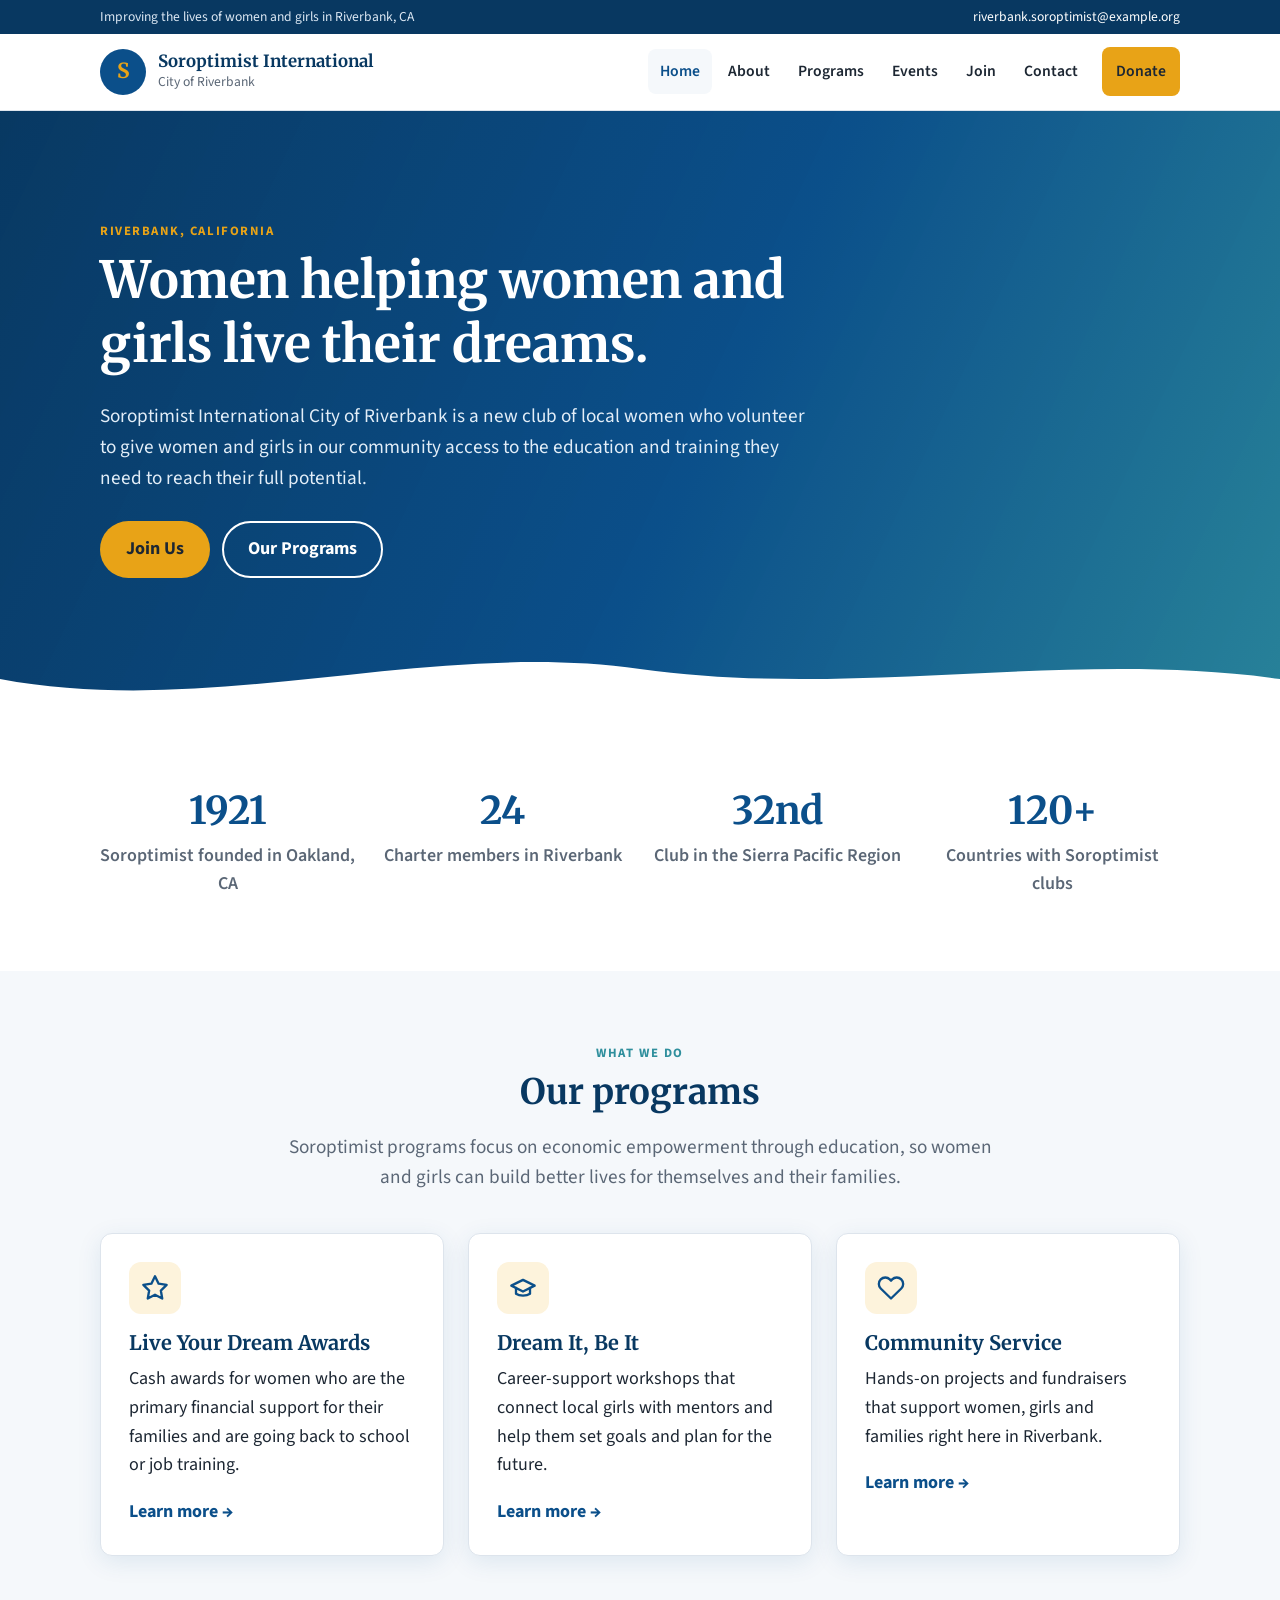
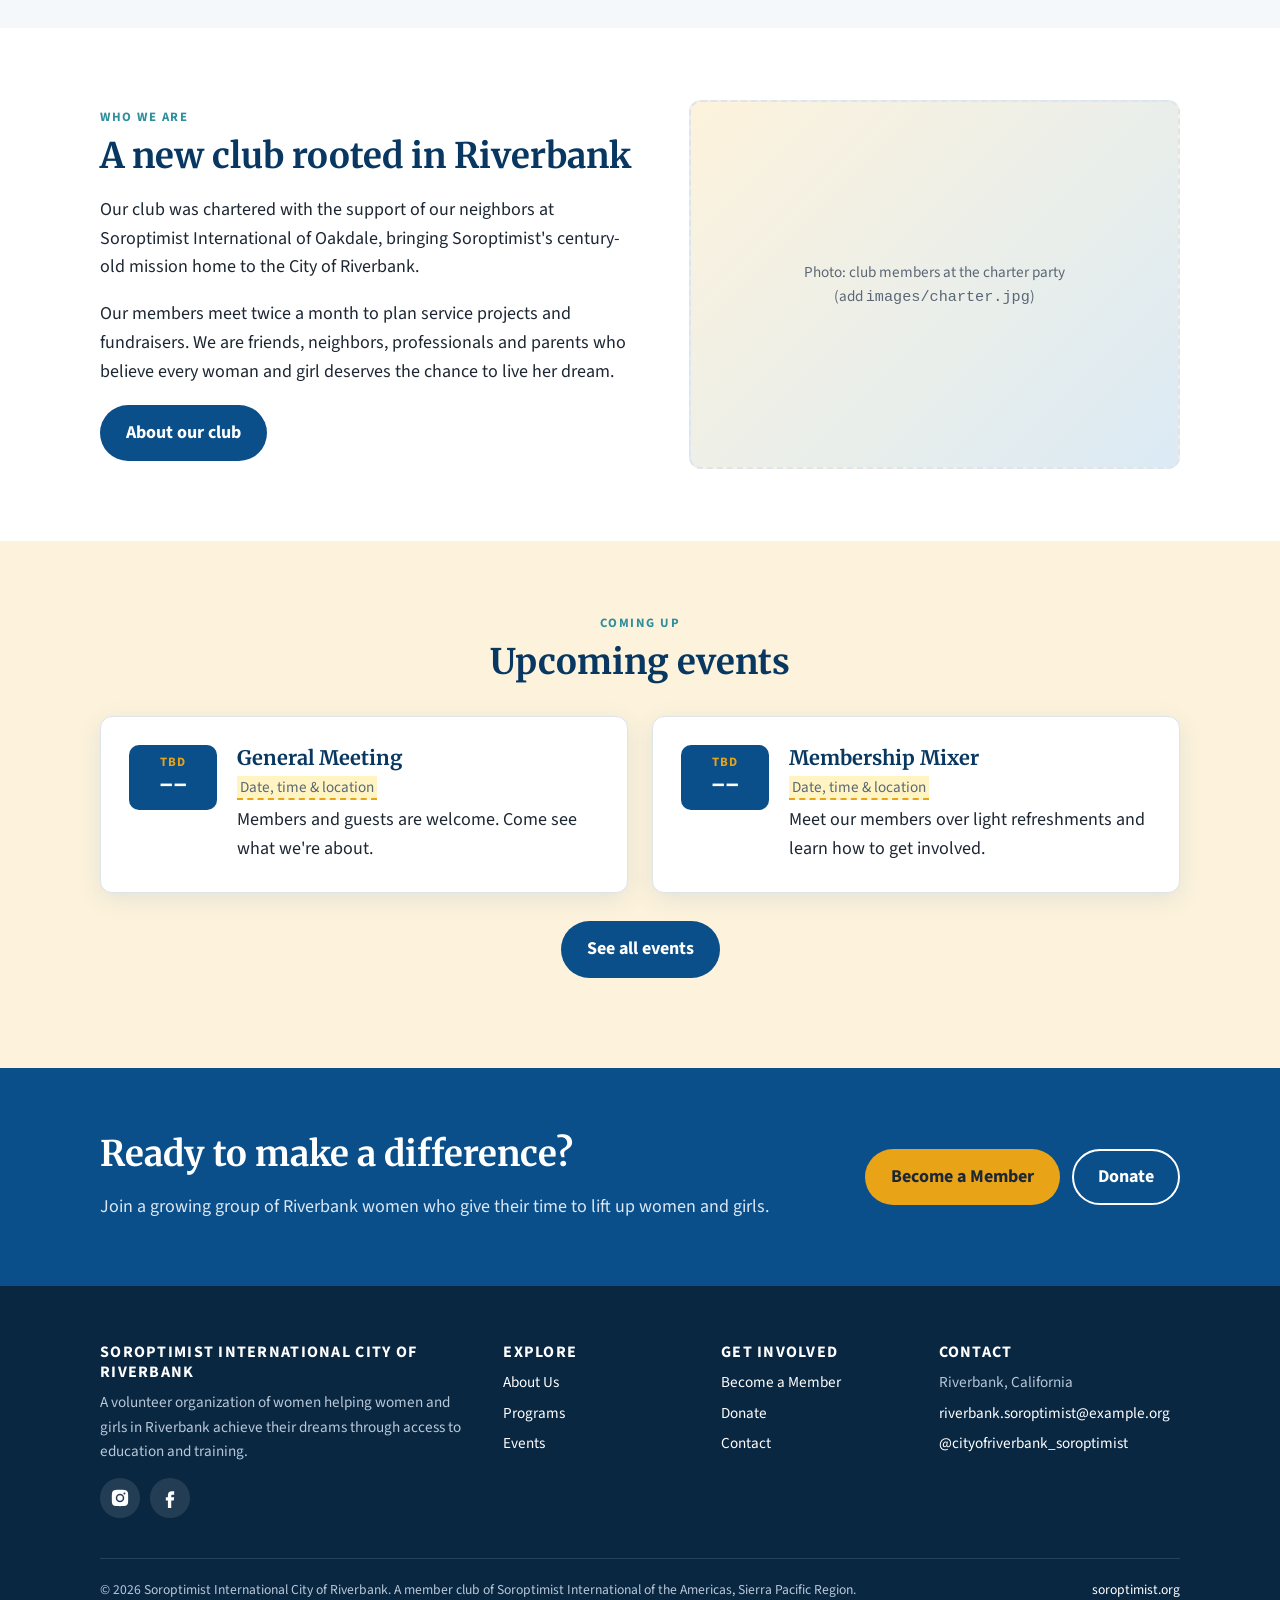
==== index.html @ 52361cae "Add Soroptimist International City of Riverbank website Static site for GitHub Pages: home, about, p" ====
<!doctype html>
<html lang="en">
<head>
  <meta charset="utf-8">
  <meta name="viewport" content="width=device-width, initial-scale=1">
  <title>Soroptimist International City of Riverbank</title>
  <meta name="description" content="Soroptimist International City of Riverbank: volunteers improving the lives of women and girls in Riverbank, California.">
  <link rel="icon" href="images/favicon.svg" type="image/svg+xml">
  <link rel="preconnect" href="https://fonts.googleapis.com">
  <link rel="preconnect" href="https://fonts.gstatic.com" crossorigin>
  <link href="https://fonts.googleapis.com/css2?family=Merriweather:wght@700&family=Source+Sans+3:wght@400;600;700&display=swap" rel="stylesheet">
  <link rel="stylesheet" href="css/styles.css">
  <script src="js/main.js" defer></script>
</head>
<body>
  <a class="skip" href="#main">Skip to content</a>
  <div class="topbar">
    <div class="container">
      <span>Improving the lives of women and girls in Riverbank, CA</span>
      <span><a href="mailto:riverbank.soroptimist@example.org">riverbank.soroptimist@example.org</a></span>
    </div>
  </div>
  <header class="site-header">
    <div class="container">
      <a class="brand" href="index.html">
        <span class="brand-mark" aria-hidden="true">S</span>
        <span class="brand-text"><strong>Soroptimist International</strong><span>City of Riverbank</span></span>
      </a>
      <button class="nav-toggle" aria-expanded="false" aria-controls="site-nav">Menu</button>
      <nav class="nav" id="site-nav" aria-label="Main">
        <ul>
          <li><a href="index.html">Home</a></li>
          <li><a href="about.html">About</a></li>
          <li><a href="programs.html">Programs</a></li>
          <li><a href="events.html">Events</a></li>
          <li><a href="join.html">Join</a></li>
          <li><a href="contact.html">Contact</a></li>
          <li><a class="btn btn-gold" href="donate.html">Donate</a></li>
        </ul>
      </nav>
    </div>
  </header>

  <main id="main">
    <section class="hero">
      <div class="container">
        <p class="eyebrow" style="color:var(--gold)">Riverbank, California</p>
        <h1>Women helping women and girls live their dreams.</h1>
        <p class="lead">Soroptimist International City of Riverbank is a new club of local women who volunteer to give women and girls in our community access to the education and training they need to reach their full potential.</p>
        <div class="btn-row">
          <a class="btn btn-gold" href="join.html">Join Us</a>
          <a class="btn btn-outline" href="programs.html">Our Programs</a>
        </div>
      </div>
      <svg class="hero-wave" viewBox="0 0 1440 70" preserveAspectRatio="none" aria-hidden="true"><path fill="#ffffff" d="M0,40 C240,80 480,0 720,30 C960,60 1200,10 1440,40 L1440,70 L0,70 Z"/></svg>
    </section>

    <section class="section">
      <div class="container">
        <div class="stats">
          <div class="stat"><strong>1921</strong><span>Soroptimist founded in Oakland, CA</span></div>
          <div class="stat"><strong>24</strong><span>Charter members in Riverbank</span></div>
          <div class="stat"><strong>32nd</strong><span>Club in the Sierra Pacific Region</span></div>
          <div class="stat"><strong>120+</strong><span>Countries with Soroptimist clubs</span></div>
        </div>
      </div>
    </section>

    <section class="section alt">
      <div class="container">
        <div class="center">
          <p class="eyebrow">What we do</p>
          <h2>Our programs</h2>
          <p class="lead">Soroptimist programs focus on economic empowerment through education, so women and girls can build better lives for themselves and their families.</p>
        </div>
        <div class="grid grid-3" style="margin-top:40px">
          <div class="card">
            <div class="icon"><svg viewBox="0 0 24 24" fill="none" stroke="currentColor" stroke-width="2" stroke-linecap="round" stroke-linejoin="round"><path d="M12 2l3.1 6.3 6.9 1-5 4.9 1.2 6.8L12 17.8 5.8 21l1.2-6.8-5-4.9 6.9-1z"/></svg></div>
            <h3>Live Your Dream Awards</h3>
            <p>Cash awards for women who are the primary financial support for their families and are going back to school or job training.</p>
            <a class="card-link" href="programs.html#lyd">Learn more</a>
          </div>
          <div class="card">
            <div class="icon"><svg viewBox="0 0 24 24" fill="none" stroke="currentColor" stroke-width="2" stroke-linecap="round" stroke-linejoin="round"><path d="M22 10L12 5 2 10l10 5 10-5z"/><path d="M6 12v5c3 2 9 2 12 0v-5"/></svg></div>
            <h3>Dream It, Be It</h3>
            <p>Career-support workshops that connect local girls with mentors and help them set goals and plan for the future.</p>
            <a class="card-link" href="programs.html#dibi">Learn more</a>
          </div>
          <div class="card">
            <div class="icon"><svg viewBox="0 0 24 24" fill="none" stroke="currentColor" stroke-width="2" stroke-linecap="round" stroke-linejoin="round"><path d="M20.8 4.6a5.5 5.5 0 0 0-7.8 0L12 5.7l-1-1.1a5.5 5.5 0 0 0-7.8 7.8L12 21l8.8-8.6a5.5 5.5 0 0 0 0-7.8z"/></svg></div>
            <h3>Community Service</h3>
            <p>Hands-on projects and fundraisers that support women, girls and families right here in Riverbank.</p>
            <a class="card-link" href="programs.html#community">Learn more</a>
          </div>
        </div>
      </div>
    </section>

    <section class="section">
      <div class="container split">
        <div>
          <p class="eyebrow">Who we are</p>
          <h2>A new club rooted in Riverbank</h2>
          <p>Our club was chartered with the support of our neighbors at Soroptimist International of Oakdale, bringing Soroptimist's century-old mission home to the City of Riverbank.</p>
          <p>Our members meet twice a month to plan service projects and fundraisers. We are friends, neighbors, professionals and parents who believe every woman and girl deserves the chance to live her dream.</p>
          <a class="btn btn-blue" href="about.html">About our club</a>
        </div>
        <div class="photo"><span>Photo: club members at the charter party<br>(add <code>images/charter.jpg</code>)</span></div>
      </div>
    </section>

    <section class="section gold">
      <div class="container">
        <div class="center">
          <p class="eyebrow">Coming up</p>
          <h2>Upcoming events</h2>
        </div>
        <div class="grid grid-2" style="margin-top:32px">
          <div class="card event">
            <div class="event-date"><span class="m">TBD</span><span class="d">--</span></div>
            <div><h3>General Meeting</h3><p class="meta"><span class="todo">Date, time &amp; location</span></p><p>Members and guests are welcome. Come see what we're about.</p></div>
          </div>
          <div class="card event">
            <div class="event-date"><span class="m">TBD</span><span class="d">--</span></div>
            <div><h3>Membership Mixer</h3><p class="meta"><span class="todo">Date, time &amp; location</span></p><p>Meet our members over light refreshments and learn how to get involved.</p></div>
          </div>
        </div>
        <p class="center" style="margin-top:28px"><a class="btn btn-blue" href="events.html">See all events</a></p>
      </div>
    </section>

    <section class="cta-band">
      <div class="container">
        <div>
          <h2>Ready to make a difference?</h2>
          <p>Join a growing group of Riverbank women who give their time to lift up women and girls.</p>
        </div>
        <div class="btn-row">
          <a class="btn btn-gold" href="join.html">Become a Member</a>
          <a class="btn btn-outline" href="donate.html">Donate</a>
        </div>
      </div>
    </section>
  </main>

  <footer class="site-footer">
    <div class="container">
      <div class="footer-grid">
        <div>
          <h3>Soroptimist International City of Riverbank</h3>
          <p>A volunteer organization of women helping women and girls in Riverbank achieve their dreams through access to education and training.</p>
          <div class="social">
            <a href="https://www.instagram.com/cityofriverbank_soroptimist/" aria-label="Instagram" rel="noopener" target="_blank"><svg viewBox="0 0 24 24"><path d="M12 2.2c3.2 0 3.6 0 4.8.1 3.3.1 4.8 1.7 4.9 4.9.1 1.3.1 1.6.1 4.8s0 3.6-.1 4.8c-.1 3.2-1.7 4.8-4.9 4.9-1.3.1-1.6.1-4.8.1s-3.6 0-4.8-.1c-3.3-.1-4.8-1.7-4.9-4.9C2.2 15.6 2.2 15.2 2.2 12s0-3.6.1-4.8C2.4 3.9 3.9 2.4 7.2 2.3 8.4 2.2 8.8 2.2 12 2.2zm0 4.7a5.1 5.1 0 1 0 0 10.2 5.1 5.1 0 0 0 0-10.2zm0 8.4a3.3 3.3 0 1 1 0-6.6 3.3 3.3 0 0 1 0 6.6zm5.3-9.8a1.2 1.2 0 1 0 0 2.4 1.2 1.2 0 0 0 0-2.4z"/></svg></a>
            <a href="#" aria-label="Facebook (link coming soon)"><svg viewBox="0 0 24 24"><path d="M14 8h3V4h-3c-2.8 0-4.5 1.8-4.5 4.6V11H7v4h2.5v9h4v-9h3l.5-4h-3.5V8.9c0-.6.4-.9 1-.9z"/></svg></a>
          </div>
        </div>
        <div>
          <h3>Explore</h3>
          <ul>
            <li><a href="about.html">About Us</a></li>
            <li><a href="programs.html">Programs</a></li>
            <li><a href="events.html">Events</a></li>
          </ul>
        </div>
        <div>
          <h3>Get Involved</h3>
          <ul>
            <li><a href="join.html">Become a Member</a></li>
            <li><a href="donate.html">Donate</a></li>
            <li><a href="contact.html">Contact</a></li>
          </ul>
        </div>
        <div>
          <h3>Contact</h3>
          <ul>
            <li>Riverbank, California</li>
            <li><a href="mailto:riverbank.soroptimist@example.org">riverbank.soroptimist@example.org</a></li>
            <li><a href="https://www.instagram.com/cityofriverbank_soroptimist/" rel="noopener" target="_blank">@cityofriverbank_soroptimist</a></li>
          </ul>
        </div>
      </div>
      <div class="footer-bottom">
        <span>&copy; <span data-year>2026</span> Soroptimist International City of Riverbank. A member club of Soroptimist International of the Americas, Sierra Pacific Region.</span>
        <span><a href="https://www.soroptimist.org" rel="noopener" target="_blank">soroptimist.org</a></span>
      </div>
    </div>
  </footer>
</body>
</html>
---- css/styles.css ----
/* Soroptimist International City of Riverbank — site styles */
:root {
  --blue: #0b4f8a;
  --blue-dark: #083861;
  --gold: #e8a317;
  --gold-soft: #fdf3dc;
  --river: #2f8f9d;
  --ink: #1d2733;
  --muted: #5b6776;
  --bg: #ffffff;
  --bg-alt: #f5f8fb;
  --line: #dde4ec;
  --radius: 12px;
  --max: 1120px;
  --shadow: 0 6px 24px rgba(11, 79, 138, 0.10);
}

* { box-sizing: border-box; }
html { scroll-behavior: smooth; }
body {
  margin: 0;
  font-family: "Source Sans 3", "Segoe UI", system-ui, -apple-system, sans-serif;
  font-size: 18px;
  line-height: 1.6;
  color: var(--ink);
  background: var(--bg);
}
img { max-width: 100%; display: block; }
a { color: var(--blue); }
a:hover { color: var(--blue-dark); }
h1, h2, h3 { font-family: "Merriweather", Georgia, serif; line-height: 1.25; color: var(--blue-dark); margin: 0 0 .5em; }
h1 { font-size: clamp(2rem, 5vw, 3.2rem); }
h2 { font-size: clamp(1.6rem, 3.5vw, 2.2rem); }
h3 { font-size: 1.25rem; }
p { margin: 0 0 1em; }

.container { max-width: var(--max); margin: 0 auto; padding: 0 20px; }
.section { padding: 72px 0; }
.section.alt { background: var(--bg-alt); }
.section.gold { background: var(--gold-soft); }
.eyebrow { text-transform: uppercase; letter-spacing: .12em; font-size: .8rem; font-weight: 700; color: var(--river); margin-bottom: .5em; }
.lead { font-size: 1.2rem; color: var(--muted); max-width: 720px; }
.center { text-align: center; }
.center .lead { margin-left: auto; margin-right: auto; }

/* Placeholder text the club still needs to fill in */
.todo { background: #fff4c2; border-bottom: 2px dashed var(--gold); padding: 0 .2em; }

.skip { position: absolute; left: -999px; top: 0; background: var(--blue); color: #fff; padding: 8px 14px; z-index: 100; }
.skip:focus { left: 8px; top: 8px; }

.topbar { background: var(--blue-dark); color: #dbe7f3; font-size: .85rem; }
.topbar .container { display: flex; justify-content: space-between; gap: 12px; padding-top: 6px; padding-bottom: 6px; flex-wrap: wrap; }
.topbar a { color: #fff; text-decoration: none; }

.site-header { position: sticky; top: 0; z-index: 50; background: #fff; border-bottom: 1px solid var(--line); }
.site-header .container { display: flex; align-items: center; justify-content: space-between; min-height: 76px; gap: 16px; position: relative; }
.brand { display: flex; align-items: center; gap: 12px; text-decoration: none; color: var(--blue-dark); }
.brand-mark {
  width: 46px; height: 46px; border-radius: 50%;
  background: var(--blue); color: var(--gold);
  display: grid; place-items: center;
  font-family: "Merriweather", Georgia, serif; font-weight: 700; font-size: 1.3rem;
  flex-shrink: 0;
}
.brand-text { line-height: 1.15; }
.brand-text strong { display: block; font-family: "Merriweather", Georgia, serif; font-size: 1.05rem; }
.brand-text span { font-size: .85rem; color: var(--muted); }

.nav ul { list-style: none; margin: 0; padding: 0; display: flex; gap: 4px; align-items: center; }
.nav a { display: block; padding: 10px 12px; border-radius: 8px; text-decoration: none; color: var(--ink); font-weight: 600; font-size: .98rem; }
.nav a:hover, .nav a[aria-current="page"] { color: var(--blue); background: var(--bg-alt); }
.nav .btn { margin-left: 8px; }
.nav-toggle { display: none; background: none; border: 1px solid var(--line); border-radius: 8px; padding: 8px 12px; font: inherit; font-weight: 600; cursor: pointer; color: var(--ink); }

@media (max-width: 920px) {
  .nav-toggle { display: block; }
  .nav { position: absolute; top: 100%; left: 0; right: 0; background: #fff; border-bottom: 1px solid var(--line); display: none; }
  .nav.open { display: block; }
  .nav ul { flex-direction: column; align-items: stretch; padding: 8px 20px 20px; }
  .nav .btn { margin: 8px 0 0; text-align: center; }
}

.btn {
  display: inline-block; padding: 12px 24px; border-radius: 999px;
  text-decoration: none; border: 2px solid transparent;
  transition: transform .15s ease, background .15s ease;
  cursor: pointer; font: inherit; font-weight: 700;
}
.btn:hover { transform: translateY(-1px); }
.btn-gold { background: var(--gold); color: var(--ink) !important; }
.btn-gold:hover { background: #d6940f; }
.btn-blue { background: var(--blue); color: #fff !important; }
.btn-blue:hover { background: var(--blue-dark); }
.btn-outline { border-color: #fff; color: #fff !important; }
.btn-outline:hover { background: rgba(255,255,255,.12); }
.btn-row { display: flex; flex-wrap: wrap; gap: 12px; }

.hero {
  position: relative; color: #fff;
  background: linear-gradient(115deg, rgba(8,56,97,.96) 0%, rgba(11,79,138,.88) 55%, rgba(47,143,157,.8) 100%), var(--blue);
  padding: 110px 0 130px; overflow: hidden;
}
.hero h1 { color: #fff; max-width: 760px; }
.hero .lead { color: #e3eef8; }
.hero .btn-row { margin-top: 28px; }
.hero-wave { position: absolute; bottom: -1px; left: 0; width: 100%; height: 70px; }
.page-hero { background: linear-gradient(115deg, var(--blue-dark), var(--blue) 60%, var(--river)); color: #fff; padding: 72px 0; }
.page-hero h1 { color: #fff; margin: 0; }
.page-hero p { color: #e3eef8; margin: .5em 0 0; max-width: 680px; font-size: 1.15rem; }

.grid { display: grid; gap: 24px; }
.grid-2 { grid-template-columns: repeat(auto-fit, minmax(300px, 1fr)); }
.grid-3 { grid-template-columns: repeat(auto-fit, minmax(260px, 1fr)); }
.grid-4 { grid-template-columns: repeat(auto-fit, minmax(220px, 1fr)); }
@media (max-width: 360px) { .grid-2, .grid-3 { grid-template-columns: 1fr; } }
.card { background: #fff; border: 1px solid var(--line); border-radius: var(--radius); padding: 28px; box-shadow: var(--shadow); }
.card .icon { width: 52px; height: 52px; border-radius: 12px; background: var(--gold-soft); color: var(--blue); display: grid; place-items: center; margin-bottom: 16px; }
.card .icon svg { width: 28px; height: 28px; }
.card p:last-child { margin-bottom: 0; }
.card-link { font-weight: 700; text-decoration: none; }
.card-link::after { content: " →"; }

.split { display: grid; grid-template-columns: 1.1fr 1fr; gap: 48px; align-items: center; }
@media (max-width: 820px) { .split { grid-template-columns: 1fr; } }
.photo {
  aspect-ratio: 4 / 3; border-radius: var(--radius);
  background: linear-gradient(135deg, var(--gold-soft), #dbeaf5);
  display: grid; place-items: center; color: var(--muted); text-align: center; padding: 20px;
  border: 2px dashed var(--line); font-size: .95rem;
}

.stats { display: grid; grid-template-columns: repeat(auto-fit, minmax(180px, 1fr)); gap: 20px; text-align: center; }
.stat strong { display: block; font-family: "Merriweather", Georgia, serif; font-size: 2.4rem; color: var(--blue); }
.stat span { color: var(--muted); font-weight: 600; }

.event { display: grid; grid-template-columns: 88px 1fr; gap: 20px; align-items: start; }
.event-date { background: var(--blue); color: #fff; border-radius: 10px; text-align: center; padding: 10px 6px; line-height: 1.1; }
.event-date .m { display: block; text-transform: uppercase; font-size: .8rem; letter-spacing: .1em; color: var(--gold); font-weight: 700; }
.event-date .d { display: block; font-size: 1.8rem; font-weight: 700; font-family: "Merriweather", Georgia, serif; }
.event h3 { margin-bottom: .25em; }
.event .meta { color: var(--muted); font-size: .95rem; margin-bottom: .5em; }
@media (max-width: 480px) { .event { grid-template-columns: 1fr; } .event-date { width: 88px; } }

.cta-band { background: var(--blue); color: #fff; padding: 64px 0; }
.cta-band h2 { color: #fff; }
.cta-band p { color: #dbe7f3; margin: 0; }
.cta-band .container { display: flex; justify-content: space-between; align-items: center; gap: 32px; flex-wrap: wrap; }

.check { list-style: none; padding: 0; margin: 0 0 1em; }
.check li { padding-left: 32px; position: relative; margin-bottom: .6em; }
.check li::before { content: ""; position: absolute; left: 0; top: .35em; width: 20px; height: 20px; border-radius: 50%; background: var(--gold) url("data:image/svg+xml,%3Csvg xmlns='http://www.w3.org/2000/svg' viewBox='0 0 24 24' fill='none' stroke='%23083861' stroke-width='3'%3E%3Cpath d='M5 12l5 5L20 7'/%3E%3C/svg%3E") center/14px no-repeat; }

details { background: #fff; border: 1px solid var(--line); border-radius: 10px; padding: 16px 20px; margin-bottom: 12px; }
summary { font-weight: 700; cursor: pointer; color: var(--blue-dark); }
details[open] summary { margin-bottom: 8px; }

form .field { margin-bottom: 16px; }
label { display: block; font-weight: 600; margin-bottom: 6px; }
input, select, textarea { width: 100%; padding: 12px 14px; border: 1px solid var(--line); border-radius: 8px; font: inherit; background: #fff; color: var(--ink); }
input:focus, select:focus, textarea:focus { outline: 3px solid rgba(232,163,23,.4); border-color: var(--gold); }
textarea { min-height: 140px; resize: vertical; }
.form-note { font-size: .9rem; color: var(--muted); }

.amounts { display: flex; gap: 10px; flex-wrap: wrap; margin-bottom: 16px; }
.amounts button { flex: 1 1 80px; padding: 14px; border: 2px solid var(--line); background: #fff; border-radius: 10px; font: inherit; font-weight: 700; cursor: pointer; color: var(--blue-dark); }
.amounts button.active, .amounts button:hover { border-color: var(--gold); background: var(--gold-soft); }

.site-footer { background: #0a2742; color: #b9c8d8; padding: 56px 0 24px; font-size: .95rem; }
.site-footer h3 { color: #fff; font-size: 1rem; font-family: inherit; text-transform: uppercase; letter-spacing: .08em; }
.site-footer a { color: #fff; text-decoration: none; }
.site-footer a:hover { text-decoration: underline; }
.site-footer ul { list-style: none; padding: 0; margin: 0; }
.site-footer li { margin-bottom: 6px; }
.footer-grid { display: grid; grid-template-columns: 2fr 1fr 1fr 1.3fr; gap: 32px; }
@media (max-width: 820px) { .footer-grid { grid-template-columns: 1fr 1fr; } }
@media (max-width: 520px) { .footer-grid { grid-template-columns: 1fr; } }
.footer-bottom { border-top: 1px solid rgba(255,255,255,.12); margin-top: 40px; padding-top: 20px; display: flex; justify-content: space-between; flex-wrap: wrap; gap: 12px; font-size: .85rem; }
.social { display: flex; gap: 10px; margin-top: 12px; }
.social a { width: 40px; height: 40px; border-radius: 50%; background: rgba(255,255,255,.1); display: grid; place-items: center; }
.social svg { width: 20px; height: 20px; fill: #fff; }
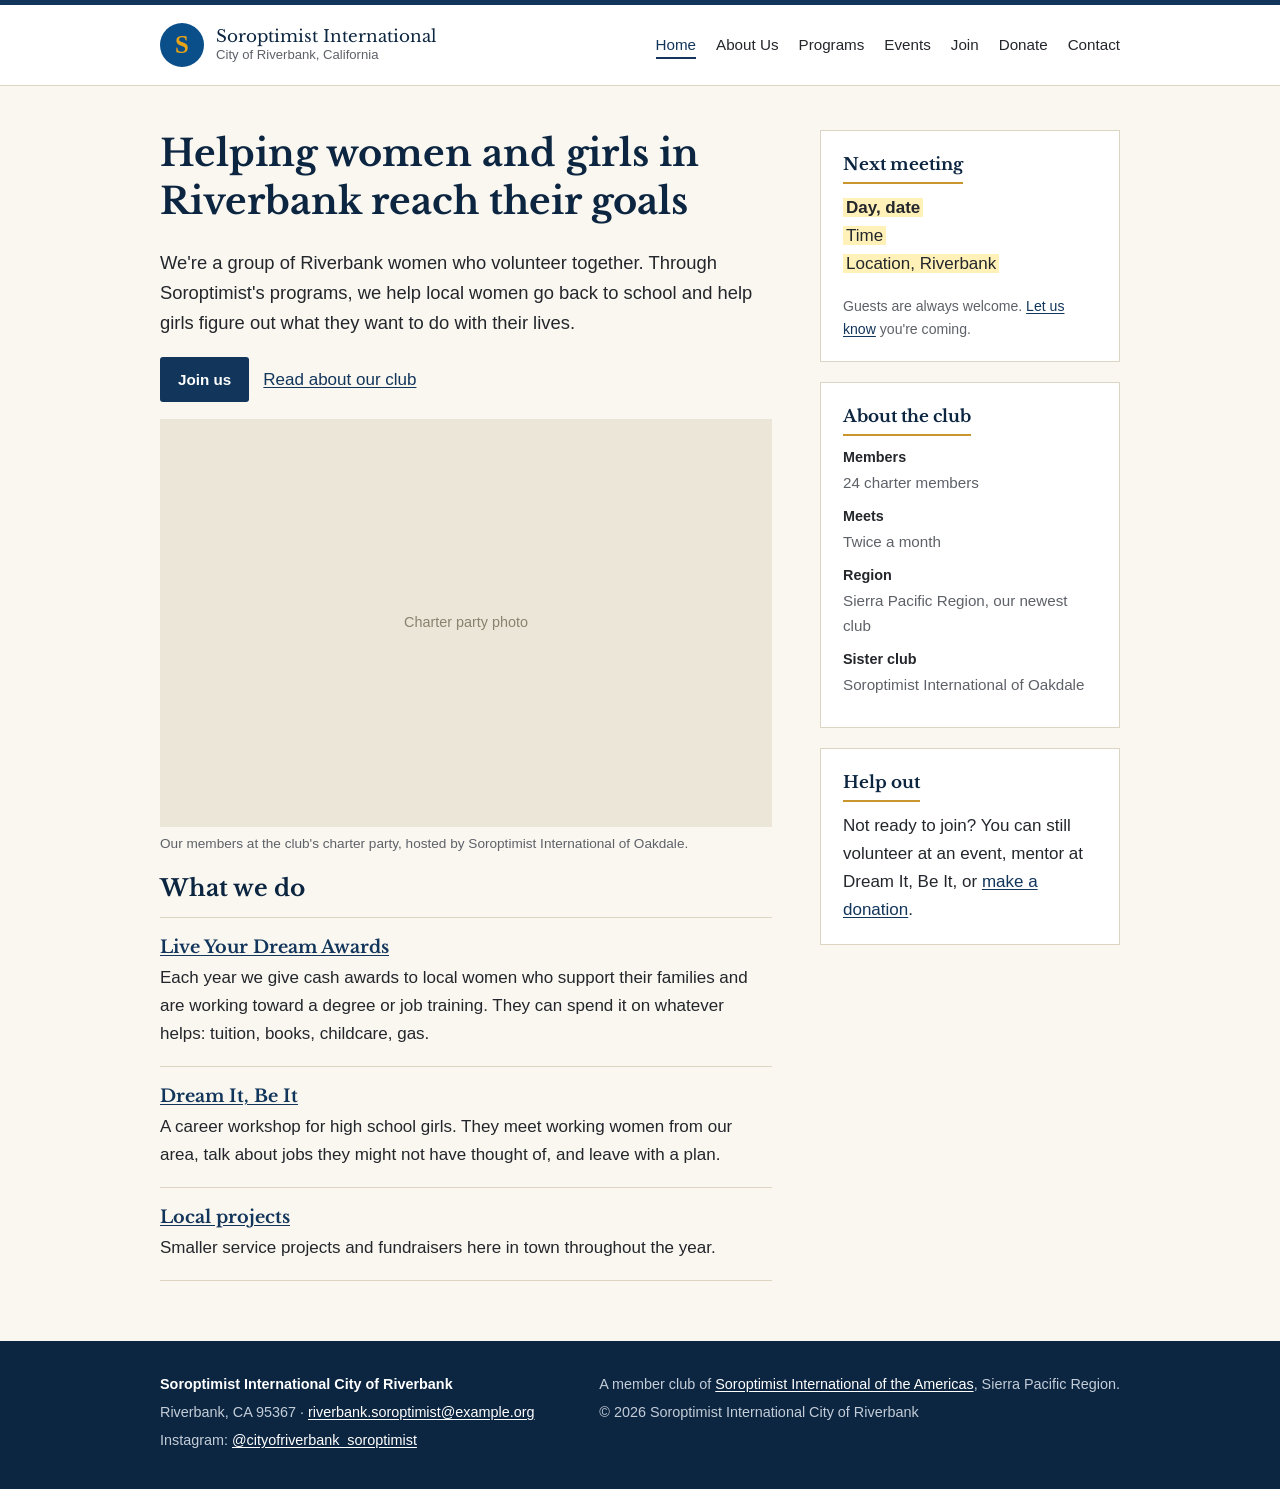
==== commit 31c52329: "Redesign with a plainer, community-club look Drop the gradient hero, wave, icon cards, stat counters" ====
--- a/index.html
+++ b/index.html
@@ -4,184 +4,103 @@
   <meta charset="utf-8">
   <meta name="viewport" content="width=device-width, initial-scale=1">
   <title>Soroptimist International City of Riverbank</title>
-  <meta name="description" content="Soroptimist International City of Riverbank: volunteers improving the lives of women and girls in Riverbank, California.">
+  <meta name="description" content="Soroptimist International City of Riverbank: local volunteers helping women and girls in Riverbank, California.">
   <link rel="icon" href="images/favicon.svg" type="image/svg+xml">
   <link rel="preconnect" href="https://fonts.googleapis.com">
   <link rel="preconnect" href="https://fonts.gstatic.com" crossorigin>
-  <link href="https://fonts.googleapis.com/css2?family=Merriweather:wght@700&family=Source+Sans+3:wght@400;600;700&display=swap" rel="stylesheet">
+  <link href="https://fonts.googleapis.com/css2?family=Libre+Baskerville:wght@700&display=swap" rel="stylesheet">
   <link rel="stylesheet" href="css/styles.css">
   <script src="js/main.js" defer></script>
 </head>
 <body>
   <a class="skip" href="#main">Skip to content</a>
-  <div class="topbar">
-    <div class="container">
-      <span>Improving the lives of women and girls in Riverbank, CA</span>
-      <span><a href="mailto:riverbank.soroptimist@example.org">riverbank.soroptimist@example.org</a></span>
-    </div>
-  </div>
   <header class="site-header">
-    <div class="container">
+    <div class="wrap">
       <a class="brand" href="index.html">
-        <span class="brand-mark" aria-hidden="true">S</span>
-        <span class="brand-text"><strong>Soroptimist International</strong><span>City of Riverbank</span></span>
+        <img src="images/favicon.svg" alt="">
+        <span>Soroptimist International<small>City of Riverbank, California</small></span>
       </a>
       <button class="nav-toggle" aria-expanded="false" aria-controls="site-nav">Menu</button>
       <nav class="nav" id="site-nav" aria-label="Main">
         <ul>
           <li><a href="index.html">Home</a></li>
-          <li><a href="about.html">About</a></li>
+          <li><a href="about.html">About Us</a></li>
           <li><a href="programs.html">Programs</a></li>
           <li><a href="events.html">Events</a></li>
           <li><a href="join.html">Join</a></li>
+          <li><a href="donate.html">Donate</a></li>
           <li><a href="contact.html">Contact</a></li>
-          <li><a class="btn btn-gold" href="donate.html">Donate</a></li>
         </ul>
       </nav>
     </div>
   </header>
 
   <main id="main">
-    <section class="hero">
-      <div class="container">
-        <p class="eyebrow" style="color:var(--gold)">Riverbank, California</p>
-        <h1>Women helping women and girls live their dreams.</h1>
-        <p class="lead">Soroptimist International City of Riverbank is a new club of local women who volunteer to give women and girls in our community access to the education and training they need to reach their full potential.</p>
-        <div class="btn-row">
-          <a class="btn btn-gold" href="join.html">Join Us</a>
-          <a class="btn btn-outline" href="programs.html">Our Programs</a>
+    <div class="wrap">
+      <div class="cols">
+        <div>
+          <div class="intro">
+            <h1>Helping women and girls in Riverbank reach their goals</h1>
+            <p class="big">We're a group of Riverbank women who volunteer together. Through Soroptimist's programs, we help local women go back to school and help girls figure out what they want to do with their lives.</p>
+            <p><a class="button" href="join.html">Join us</a> &nbsp; <a href="about.html">Read about our club</a></p>
+          </div>
+
+          <figure>
+            <div class="photo-slot">Charter party photo</div>
+            <figcaption>Our members at the club's charter party, hosted by Soroptimist International of Oakdale.</figcaption>
+          </figure>
+
+          <section>
+            <h2>What we do</h2>
+            <div class="program">
+              <h3><a href="programs.html#lyd">Live Your Dream Awards</a></h3>
+              <p>Each year we give cash awards to local women who support their families and are working toward a degree or job training. They can spend it on whatever helps: tuition, books, childcare, gas.</p>
+            </div>
+            <div class="program">
+              <h3><a href="programs.html#dibi">Dream It, Be It</a></h3>
+              <p>A career workshop for high school girls. They meet working women from our area, talk about jobs they might not have thought of, and leave with a plan.</p>
+            </div>
+            <div class="program">
+              <h3><a href="programs.html#local">Local projects</a></h3>
+              <p>Smaller service projects and fundraisers here in town throughout the year.</p>
+            </div>
+          </section>
         </div>
+
+        <aside>
+        <div class="box">
+          <h2>Next meeting</h2>
+          <p><strong><span class="todo">Day, date</span></strong><br><span class="todo">Time</span><br><span class="todo">Location, Riverbank</span></p>
+          <p class="note">Guests are always welcome. <a href="contact.html">Let us know</a> you're coming.</p>
+        </div>
+          <div class="box">
+            <h2>About the club</h2>
+            <dl>
+              <dt>Members</dt><dd>24 charter members</dd>
+              <dt>Meets</dt><dd>Twice a month</dd>
+              <dt>Region</dt><dd>Sierra Pacific Region, our newest club</dd>
+              <dt>Sister club</dt><dd>Soroptimist International of Oakdale</dd>
+            </dl>
+          </div>
+          <div class="box">
+            <h2>Help out</h2>
+            <p>Not ready to join? You can still volunteer at an event, mentor at Dream It, Be It, or <a href="donate.html">make a donation</a>.</p>
+          </div>
+        </aside>
       </div>
-      <svg class="hero-wave" viewBox="0 0 1440 70" preserveAspectRatio="none" aria-hidden="true"><path fill="#ffffff" d="M0,40 C240,80 480,0 720,30 C960,60 1200,10 1440,40 L1440,70 L0,70 Z"/></svg>
-    </section>
-
-    <section class="section">
-      <div class="container">
-        <div class="stats">
-          <div class="stat"><strong>1921</strong><span>Soroptimist founded in Oakland, CA</span></div>
-          <div class="stat"><strong>24</strong><span>Charter members in Riverbank</span></div>
-          <div class="stat"><strong>32nd</strong><span>Club in the Sierra Pacific Region</span></div>
-          <div class="stat"><strong>120+</strong><span>Countries with Soroptimist clubs</span></div>
-        </div>
-      </div>
-    </section>
-
-    <section class="section alt">
-      <div class="container">
-        <div class="center">
-          <p class="eyebrow">What we do</p>
-          <h2>Our programs</h2>
-          <p class="lead">Soroptimist programs focus on economic empowerment through education, so women and girls can build better lives for themselves and their families.</p>
-        </div>
-        <div class="grid grid-3" style="margin-top:40px">
-          <div class="card">
-            <div class="icon"><svg viewBox="0 0 24 24" fill="none" stroke="currentColor" stroke-width="2" stroke-linecap="round" stroke-linejoin="round"><path d="M12 2l3.1 6.3 6.9 1-5 4.9 1.2 6.8L12 17.8 5.8 21l1.2-6.8-5-4.9 6.9-1z"/></svg></div>
-            <h3>Live Your Dream Awards</h3>
-            <p>Cash awards for women who are the primary financial support for their families and are going back to school or job training.</p>
-            <a class="card-link" href="programs.html#lyd">Learn more</a>
-          </div>
-          <div class="card">
-            <div class="icon"><svg viewBox="0 0 24 24" fill="none" stroke="currentColor" stroke-width="2" stroke-linecap="round" stroke-linejoin="round"><path d="M22 10L12 5 2 10l10 5 10-5z"/><path d="M6 12v5c3 2 9 2 12 0v-5"/></svg></div>
-            <h3>Dream It, Be It</h3>
-            <p>Career-support workshops that connect local girls with mentors and help them set goals and plan for the future.</p>
-            <a class="card-link" href="programs.html#dibi">Learn more</a>
-          </div>
-          <div class="card">
-            <div class="icon"><svg viewBox="0 0 24 24" fill="none" stroke="currentColor" stroke-width="2" stroke-linecap="round" stroke-linejoin="round"><path d="M20.8 4.6a5.5 5.5 0 0 0-7.8 0L12 5.7l-1-1.1a5.5 5.5 0 0 0-7.8 7.8L12 21l8.8-8.6a5.5 5.5 0 0 0 0-7.8z"/></svg></div>
-            <h3>Community Service</h3>
-            <p>Hands-on projects and fundraisers that support women, girls and families right here in Riverbank.</p>
-            <a class="card-link" href="programs.html#community">Learn more</a>
-          </div>
-        </div>
-      </div>
-    </section>
-
-    <section class="section">
-      <div class="container split">
-        <div>
-          <p class="eyebrow">Who we are</p>
-          <h2>A new club rooted in Riverbank</h2>
-          <p>Our club was chartered with the support of our neighbors at Soroptimist International of Oakdale, bringing Soroptimist's century-old mission home to the City of Riverbank.</p>
-          <p>Our members meet twice a month to plan service projects and fundraisers. We are friends, neighbors, professionals and parents who believe every woman and girl deserves the chance to live her dream.</p>
-          <a class="btn btn-blue" href="about.html">About our club</a>
-        </div>
-        <div class="photo"><span>Photo: club members at the charter party<br>(add <code>images/charter.jpg</code>)</span></div>
-      </div>
-    </section>
-
-    <section class="section gold">
-      <div class="container">
-        <div class="center">
-          <p class="eyebrow">Coming up</p>
-          <h2>Upcoming events</h2>
-        </div>
-        <div class="grid grid-2" style="margin-top:32px">
-          <div class="card event">
-            <div class="event-date"><span class="m">TBD</span><span class="d">--</span></div>
-            <div><h3>General Meeting</h3><p class="meta"><span class="todo">Date, time &amp; location</span></p><p>Members and guests are welcome. Come see what we're about.</p></div>
-          </div>
-          <div class="card event">
-            <div class="event-date"><span class="m">TBD</span><span class="d">--</span></div>
-            <div><h3>Membership Mixer</h3><p class="meta"><span class="todo">Date, time &amp; location</span></p><p>Meet our members over light refreshments and learn how to get involved.</p></div>
-          </div>
-        </div>
-        <p class="center" style="margin-top:28px"><a class="btn btn-blue" href="events.html">See all events</a></p>
-      </div>
-    </section>
-
-    <section class="cta-band">
-      <div class="container">
-        <div>
-          <h2>Ready to make a difference?</h2>
-          <p>Join a growing group of Riverbank women who give their time to lift up women and girls.</p>
-        </div>
-        <div class="btn-row">
-          <a class="btn btn-gold" href="join.html">Become a Member</a>
-          <a class="btn btn-outline" href="donate.html">Donate</a>
-        </div>
-      </div>
-    </section>
+    </div>
   </main>
 
   <footer class="site-footer">
-    <div class="container">
-      <div class="footer-grid">
-        <div>
-          <h3>Soroptimist International City of Riverbank</h3>
-          <p>A volunteer organization of women helping women and girls in Riverbank achieve their dreams through access to education and training.</p>
-          <div class="social">
-            <a href="https://www.instagram.com/cityofriverbank_soroptimist/" aria-label="Instagram" rel="noopener" target="_blank"><svg viewBox="0 0 24 24"><path d="M12 2.2c3.2 0 3.6 0 4.8.1 3.3.1 4.8 1.7 4.9 4.9.1 1.3.1 1.6.1 4.8s0 3.6-.1 4.8c-.1 3.2-1.7 4.8-4.9 4.9-1.3.1-1.6.1-4.8.1s-3.6 0-4.8-.1c-3.3-.1-4.8-1.7-4.9-4.9C2.2 15.6 2.2 15.2 2.2 12s0-3.6.1-4.8C2.4 3.9 3.9 2.4 7.2 2.3 8.4 2.2 8.8 2.2 12 2.2zm0 4.7a5.1 5.1 0 1 0 0 10.2 5.1 5.1 0 0 0 0-10.2zm0 8.4a3.3 3.3 0 1 1 0-6.6 3.3 3.3 0 0 1 0 6.6zm5.3-9.8a1.2 1.2 0 1 0 0 2.4 1.2 1.2 0 0 0 0-2.4z"/></svg></a>
-            <a href="#" aria-label="Facebook (link coming soon)"><svg viewBox="0 0 24 24"><path d="M14 8h3V4h-3c-2.8 0-4.5 1.8-4.5 4.6V11H7v4h2.5v9h4v-9h3l.5-4h-3.5V8.9c0-.6.4-.9 1-.9z"/></svg></a>
-          </div>
-        </div>
-        <div>
-          <h3>Explore</h3>
-          <ul>
-            <li><a href="about.html">About Us</a></li>
-            <li><a href="programs.html">Programs</a></li>
-            <li><a href="events.html">Events</a></li>
-          </ul>
-        </div>
-        <div>
-          <h3>Get Involved</h3>
-          <ul>
-            <li><a href="join.html">Become a Member</a></li>
-            <li><a href="donate.html">Donate</a></li>
-            <li><a href="contact.html">Contact</a></li>
-          </ul>
-        </div>
-        <div>
-          <h3>Contact</h3>
-          <ul>
-            <li>Riverbank, California</li>
-            <li><a href="mailto:riverbank.soroptimist@example.org">riverbank.soroptimist@example.org</a></li>
-            <li><a href="https://www.instagram.com/cityofriverbank_soroptimist/" rel="noopener" target="_blank">@cityofriverbank_soroptimist</a></li>
-          </ul>
-        </div>
+    <div class="wrap">
+      <div>
+        <p><strong>Soroptimist International City of Riverbank</strong></p>
+        <p>Riverbank, CA 95367 &middot; <a href="mailto:riverbank.soroptimist@example.org">riverbank.soroptimist@example.org</a></p>
+        <p>Instagram: <a href="https://www.instagram.com/cityofriverbank_soroptimist/">@cityofriverbank_soroptimist</a></p>
       </div>
-      <div class="footer-bottom">
-        <span>&copy; <span data-year>2026</span> Soroptimist International City of Riverbank. A member club of Soroptimist International of the Americas, Sierra Pacific Region.</span>
-        <span><a href="https://www.soroptimist.org" rel="noopener" target="_blank">soroptimist.org</a></span>
+      <div>
+        <p>A member club of <a href="https://www.soroptimist.org">Soroptimist International of the Americas</a>, Sierra Pacific Region.</p>
+        <p>&copy; <span data-year>2026</span> Soroptimist International City of Riverbank</p>
       </div>
     </div>
   </footer>
--- a/css/styles.css
+++ b/css/styles.css
@@ -1,181 +1,153 @@
-/* Soroptimist International City of Riverbank — site styles */
+/* Soroptimist International City of Riverbank */
 :root {
-  --blue: #0b4f8a;
-  --blue-dark: #083861;
-  --gold: #e8a317;
-  --gold-soft: #fdf3dc;
-  --river: #2f8f9d;
-  --ink: #1d2733;
-  --muted: #5b6776;
-  --bg: #ffffff;
-  --bg-alt: #f5f8fb;
-  --line: #dde4ec;
-  --radius: 12px;
-  --max: 1120px;
-  --shadow: 0 6px 24px rgba(11, 79, 138, 0.10);
+  --navy: #12355b;
+  --navy-dark: #0c2540;
+  --gold: #c8962c;
+  --paper: #faf7f0;
+  --ink: #23262b;
+  --muted: #5d6168;
+  --rule: #ddd5c4;
+  --white: #fff;
 }
 
 * { box-sizing: border-box; }
-html { scroll-behavior: smooth; }
 body {
   margin: 0;
-  font-family: "Source Sans 3", "Segoe UI", system-ui, -apple-system, sans-serif;
-  font-size: 18px;
-  line-height: 1.6;
+  background: var(--paper);
   color: var(--ink);
-  background: var(--bg);
+  font-family: "Helvetica Neue", Helvetica, Arial, sans-serif;
+  font-size: 17px;
+  line-height: 1.65;
 }
-img { max-width: 100%; display: block; }
-a { color: var(--blue); }
-a:hover { color: var(--blue-dark); }
-h1, h2, h3 { font-family: "Merriweather", Georgia, serif; line-height: 1.25; color: var(--blue-dark); margin: 0 0 .5em; }
-h1 { font-size: clamp(2rem, 5vw, 3.2rem); }
-h2 { font-size: clamp(1.6rem, 3.5vw, 2.2rem); }
-h3 { font-size: 1.25rem; }
-p { margin: 0 0 1em; }
+img { max-width: 100%; height: auto; display: block; }
+a { color: var(--navy); text-underline-offset: 2px; }
+a:hover { color: var(--gold); }
 
-.container { max-width: var(--max); margin: 0 auto; padding: 0 20px; }
-.section { padding: 72px 0; }
-.section.alt { background: var(--bg-alt); }
-.section.gold { background: var(--gold-soft); }
-.eyebrow { text-transform: uppercase; letter-spacing: .12em; font-size: .8rem; font-weight: 700; color: var(--river); margin-bottom: .5em; }
-.lead { font-size: 1.2rem; color: var(--muted); max-width: 720px; }
-.center { text-align: center; }
-.center .lead { margin-left: auto; margin-right: auto; }
+h1, h2, h3 {
+  font-family: "Libre Baskerville", Georgia, "Times New Roman", serif;
+  font-weight: 700;
+  color: var(--navy-dark);
+  line-height: 1.3;
+  margin: 0 0 .6em;
+}
+h1 { font-size: 2.1rem; }
+h2 { font-size: 1.45rem; }
+h3 { font-size: 1.1rem; }
+p, ul, ol { margin: 0 0 1em; }
+ul, ol { padding-left: 1.25em; }
+li { margin-bottom: .35em; }
+
+.wrap { max-width: 1000px; margin: 0 auto; padding: 0 20px; }
 
 /* Placeholder text the club still needs to fill in */
-.todo { background: #fff4c2; border-bottom: 2px dashed var(--gold); padding: 0 .2em; }
+.todo { background: #fff1b8; padding: 0 3px; }
 
-.skip { position: absolute; left: -999px; top: 0; background: var(--blue); color: #fff; padding: 8px 14px; z-index: 100; }
-.skip:focus { left: 8px; top: 8px; }
+.skip { position: absolute; left: -999px; }
+.skip:focus { left: 10px; top: 10px; background: var(--white); padding: 6px 10px; z-index: 10; }
 
-.topbar { background: var(--blue-dark); color: #dbe7f3; font-size: .85rem; }
-.topbar .container { display: flex; justify-content: space-between; gap: 12px; padding-top: 6px; padding-bottom: 6px; flex-wrap: wrap; }
-.topbar a { color: #fff; text-decoration: none; }
+/* Header */
+.site-header { background: var(--white); border-top: 5px solid var(--navy); border-bottom: 1px solid var(--rule); }
+.site-header .wrap { display: flex; align-items: center; justify-content: space-between; gap: 20px; padding-top: 18px; padding-bottom: 18px; position: relative; }
+.brand { text-decoration: none; color: var(--navy-dark); display: flex; align-items: center; gap: 12px; }
+.brand img { width: 44px; height: 44px; }
+.brand span { display: block; font-family: "Libre Baskerville", Georgia, serif; font-size: 1.05rem; line-height: 1.25; }
+.brand small { display: block; font-family: "Helvetica Neue", Helvetica, Arial, sans-serif; font-size: .82rem; color: var(--muted); }
 
-.site-header { position: sticky; top: 0; z-index: 50; background: #fff; border-bottom: 1px solid var(--line); }
-.site-header .container { display: flex; align-items: center; justify-content: space-between; min-height: 76px; gap: 16px; position: relative; }
-.brand { display: flex; align-items: center; gap: 12px; text-decoration: none; color: var(--blue-dark); }
-.brand-mark {
-  width: 46px; height: 46px; border-radius: 50%;
-  background: var(--blue); color: var(--gold);
-  display: grid; place-items: center;
-  font-family: "Merriweather", Georgia, serif; font-weight: 700; font-size: 1.3rem;
-  flex-shrink: 0;
-}
-.brand-text { line-height: 1.15; }
-.brand-text strong { display: block; font-family: "Merriweather", Georgia, serif; font-size: 1.05rem; }
-.brand-text span { font-size: .85rem; color: var(--muted); }
+.nav ul { list-style: none; margin: 0; padding: 0; display: flex; flex-wrap: wrap; gap: 2px 20px; }
+.nav li { margin: 0; }
+.nav a { text-decoration: none; color: var(--ink); font-size: .95rem; padding: 4px 0; border-bottom: 2px solid transparent; }
+.nav a:hover { color: var(--navy); border-bottom-color: var(--gold); }
+.nav a[aria-current="page"] { color: var(--navy); border-bottom-color: var(--navy); }
+.nav-toggle { display: none; background: none; border: 1px solid var(--rule); padding: 6px 12px; font: inherit; font-size: .9rem; cursor: pointer; color: var(--ink); }
 
-.nav ul { list-style: none; margin: 0; padding: 0; display: flex; gap: 4px; align-items: center; }
-.nav a { display: block; padding: 10px 12px; border-radius: 8px; text-decoration: none; color: var(--ink); font-weight: 600; font-size: .98rem; }
-.nav a:hover, .nav a[aria-current="page"] { color: var(--blue); background: var(--bg-alt); }
-.nav .btn { margin-left: 8px; }
-.nav-toggle { display: none; background: none; border: 1px solid var(--line); border-radius: 8px; padding: 8px 12px; font: inherit; font-weight: 600; cursor: pointer; color: var(--ink); }
-
-@media (max-width: 920px) {
+@media (max-width: 780px) {
   .nav-toggle { display: block; }
-  .nav { position: absolute; top: 100%; left: 0; right: 0; background: #fff; border-bottom: 1px solid var(--line); display: none; }
+  .nav { display: none; position: absolute; top: 100%; left: 0; right: 0; background: var(--white); border-bottom: 1px solid var(--rule); z-index: 5; }
   .nav.open { display: block; }
-  .nav ul { flex-direction: column; align-items: stretch; padding: 8px 20px 20px; }
-  .nav .btn { margin: 8px 0 0; text-align: center; }
+  .nav ul { flex-direction: column; padding: 8px 20px 16px; }
+  .nav a { display: block; padding: 8px 0; border: 0; }
 }
 
-.btn {
-  display: inline-block; padding: 12px 24px; border-radius: 999px;
-  text-decoration: none; border: 2px solid transparent;
-  transition: transform .15s ease, background .15s ease;
-  cursor: pointer; font: inherit; font-weight: 700;
+/* Page layout */
+main { padding: 44px 0 60px; }
+.page-title { border-bottom: 1px solid var(--rule); padding-bottom: 14px; margin-bottom: 30px; }
+.page-title h1 { margin: 0; }
+.page-title p { margin: 6px 0 0; color: var(--muted); }
+
+.cols { display: grid; grid-template-columns: 1fr 300px; gap: 48px; align-items: start; }
+.cols-even { display: grid; grid-template-columns: 1fr 1fr; gap: 40px; }
+@media (max-width: 800px) { .cols, .cols-even { grid-template-columns: 1fr; gap: 32px; } }
+
+section + section { margin-top: 40px; }
+hr { border: 0; border-top: 1px solid var(--rule); margin: 40px 0; }
+
+/* Home intro */
+.intro h1 { font-size: 2.3rem; max-width: 18em; }
+.intro p.big { font-size: 1.15rem; max-width: 36em; }
+@media (max-width: 500px) { .intro h1, h1 { font-size: 1.7rem; } }
+
+/* Sidebar box */
+.box { background: var(--white); border: 1px solid var(--rule); padding: 20px 22px; }
+.box h2, .box h3 { font-size: 1.05rem; border-bottom: 2px solid var(--gold); padding-bottom: 6px; display: inline-block; }
+.box + .box { margin-top: 20px; }
+.box p:last-child, .box ul:last-child, .box dl:last-child { margin-bottom: 0; }
+.box dl { margin: 0; }
+.box dt { font-weight: 700; font-size: .9rem; }
+.box dd { margin: 0 0 10px; color: var(--muted); font-size: .95rem; }
+
+/* Photo */
+figure { margin: 0 0 1em; }
+figcaption { font-size: .85rem; color: var(--muted); margin-top: 6px; }
+.photo-slot { background: #ece6d9; aspect-ratio: 3 / 2; display: flex; align-items: center; justify-content: center; color: #8a826f; font-size: .9rem; text-align: center; padding: 16px; }
+
+/* Buttons */
+.button {
+  display: inline-block; background: var(--navy); color: var(--white) !important;
+  text-decoration: none; padding: 10px 18px; border-radius: 3px; font-weight: 700; font-size: .95rem;
+  border: 0; cursor: pointer; font-family: inherit;
 }
-.btn:hover { transform: translateY(-1px); }
-.btn-gold { background: var(--gold); color: var(--ink) !important; }
-.btn-gold:hover { background: #d6940f; }
-.btn-blue { background: var(--blue); color: #fff !important; }
-.btn-blue:hover { background: var(--blue-dark); }
-.btn-outline { border-color: #fff; color: #fff !important; }
-.btn-outline:hover { background: rgba(255,255,255,.12); }
-.btn-row { display: flex; flex-wrap: wrap; gap: 12px; }
+.button:hover { background: var(--navy-dark); }
+.button.gold { background: var(--gold); color: var(--navy-dark) !important; }
+.button.gold:hover { background: #b5841f; }
 
-.hero {
-  position: relative; color: #fff;
-  background: linear-gradient(115deg, rgba(8,56,97,.96) 0%, rgba(11,79,138,.88) 55%, rgba(47,143,157,.8) 100%), var(--blue);
-  padding: 110px 0 130px; overflow: hidden;
-}
-.hero h1 { color: #fff; max-width: 760px; }
-.hero .lead { color: #e3eef8; }
-.hero .btn-row { margin-top: 28px; }
-.hero-wave { position: absolute; bottom: -1px; left: 0; width: 100%; height: 70px; }
-.page-hero { background: linear-gradient(115deg, var(--blue-dark), var(--blue) 60%, var(--river)); color: #fff; padding: 72px 0; }
-.page-hero h1 { color: #fff; margin: 0; }
-.page-hero p { color: #e3eef8; margin: .5em 0 0; max-width: 680px; font-size: 1.15rem; }
+/* Programs list on home */
+.program { padding: 18px 0; border-top: 1px solid var(--rule); }
+.program:last-child { border-bottom: 1px solid var(--rule); }
+.program h3 { margin-bottom: .3em; }
+.program p { margin: 0; }
 
-.grid { display: grid; gap: 24px; }
-.grid-2 { grid-template-columns: repeat(auto-fit, minmax(300px, 1fr)); }
-.grid-3 { grid-template-columns: repeat(auto-fit, minmax(260px, 1fr)); }
-.grid-4 { grid-template-columns: repeat(auto-fit, minmax(220px, 1fr)); }
-@media (max-width: 360px) { .grid-2, .grid-3 { grid-template-columns: 1fr; } }
-.card { background: #fff; border: 1px solid var(--line); border-radius: var(--radius); padding: 28px; box-shadow: var(--shadow); }
-.card .icon { width: 52px; height: 52px; border-radius: 12px; background: var(--gold-soft); color: var(--blue); display: grid; place-items: center; margin-bottom: 16px; }
-.card .icon svg { width: 28px; height: 28px; }
-.card p:last-child { margin-bottom: 0; }
-.card-link { font-weight: 700; text-decoration: none; }
-.card-link::after { content: " →"; }
-
-.split { display: grid; grid-template-columns: 1.1fr 1fr; gap: 48px; align-items: center; }
-@media (max-width: 820px) { .split { grid-template-columns: 1fr; } }
-.photo {
-  aspect-ratio: 4 / 3; border-radius: var(--radius);
-  background: linear-gradient(135deg, var(--gold-soft), #dbeaf5);
-  display: grid; place-items: center; color: var(--muted); text-align: center; padding: 20px;
-  border: 2px dashed var(--line); font-size: .95rem;
+/* Events table */
+table { width: 100%; border-collapse: collapse; background: var(--white); border: 1px solid var(--rule); }
+th, td { text-align: left; padding: 12px 14px; border-bottom: 1px solid var(--rule); vertical-align: top; }
+th { background: #f1ece1; font-size: .85rem; text-transform: uppercase; letter-spacing: .04em; color: var(--muted); }
+td.date { white-space: nowrap; font-weight: 700; color: var(--navy); width: 9em; }
+@media (max-width: 600px) {
+  table, thead, tbody, tr, th, td { display: block; }
+  thead { display: none; }
+  tr { border-bottom: 1px solid var(--rule); padding: 10px 0; }
+  td { border: 0; padding: 2px 14px; }
 }
 
-.stats { display: grid; grid-template-columns: repeat(auto-fit, minmax(180px, 1fr)); gap: 20px; text-align: center; }
-.stat strong { display: block; font-family: "Merriweather", Georgia, serif; font-size: 2.4rem; color: var(--blue); }
-.stat span { color: var(--muted); font-weight: 600; }
+/* Officers */
+.officers { list-style: none; padding: 0; display: grid; grid-template-columns: repeat(auto-fill, minmax(200px, 1fr)); gap: 0 24px; }
+.officers li { border-top: 1px solid var(--rule); padding: 10px 0; margin: 0; }
+.officers strong { display: block; font-size: .85rem; color: var(--muted); font-weight: 400; }
 
-.event { display: grid; grid-template-columns: 88px 1fr; gap: 20px; align-items: start; }
-.event-date { background: var(--blue); color: #fff; border-radius: 10px; text-align: center; padding: 10px 6px; line-height: 1.1; }
-.event-date .m { display: block; text-transform: uppercase; font-size: .8rem; letter-spacing: .1em; color: var(--gold); font-weight: 700; }
-.event-date .d { display: block; font-size: 1.8rem; font-weight: 700; font-family: "Merriweather", Georgia, serif; }
-.event h3 { margin-bottom: .25em; }
-.event .meta { color: var(--muted); font-size: .95rem; margin-bottom: .5em; }
-@media (max-width: 480px) { .event { grid-template-columns: 1fr; } .event-date { width: 88px; } }
+/* FAQ */
+.faq dt { font-weight: 700; margin-top: 18px; }
+.faq dd { margin: 4px 0 0; }
 
-.cta-band { background: var(--blue); color: #fff; padding: 64px 0; }
-.cta-band h2 { color: #fff; }
-.cta-band p { color: #dbe7f3; margin: 0; }
-.cta-band .container { display: flex; justify-content: space-between; align-items: center; gap: 32px; flex-wrap: wrap; }
+/* Forms */
+.field { margin-bottom: 14px; }
+label { display: block; font-weight: 700; font-size: .92rem; margin-bottom: 4px; }
+input, select, textarea { width: 100%; padding: 9px 10px; border: 1px solid #c9c0ad; border-radius: 2px; font: inherit; background: var(--white); color: var(--ink); }
+input:focus, select:focus, textarea:focus { outline: 2px solid var(--gold); outline-offset: 0; }
+textarea { min-height: 130px; resize: vertical; }
+.note { font-size: .88rem; color: var(--muted); }
 
-.check { list-style: none; padding: 0; margin: 0 0 1em; }
-.check li { padding-left: 32px; position: relative; margin-bottom: .6em; }
-.check li::before { content: ""; position: absolute; left: 0; top: .35em; width: 20px; height: 20px; border-radius: 50%; background: var(--gold) url("data:image/svg+xml,%3Csvg xmlns='http://www.w3.org/2000/svg' viewBox='0 0 24 24' fill='none' stroke='%23083861' stroke-width='3'%3E%3Cpath d='M5 12l5 5L20 7'/%3E%3C/svg%3E") center/14px no-repeat; }
-
-details { background: #fff; border: 1px solid var(--line); border-radius: 10px; padding: 16px 20px; margin-bottom: 12px; }
-summary { font-weight: 700; cursor: pointer; color: var(--blue-dark); }
-details[open] summary { margin-bottom: 8px; }
-
-form .field { margin-bottom: 16px; }
-label { display: block; font-weight: 600; margin-bottom: 6px; }
-input, select, textarea { width: 100%; padding: 12px 14px; border: 1px solid var(--line); border-radius: 8px; font: inherit; background: #fff; color: var(--ink); }
-input:focus, select:focus, textarea:focus { outline: 3px solid rgba(232,163,23,.4); border-color: var(--gold); }
-textarea { min-height: 140px; resize: vertical; }
-.form-note { font-size: .9rem; color: var(--muted); }
-
-.amounts { display: flex; gap: 10px; flex-wrap: wrap; margin-bottom: 16px; }
-.amounts button { flex: 1 1 80px; padding: 14px; border: 2px solid var(--line); background: #fff; border-radius: 10px; font: inherit; font-weight: 700; cursor: pointer; color: var(--blue-dark); }
-.amounts button.active, .amounts button:hover { border-color: var(--gold); background: var(--gold-soft); }
-
-.site-footer { background: #0a2742; color: #b9c8d8; padding: 56px 0 24px; font-size: .95rem; }
-.site-footer h3 { color: #fff; font-size: 1rem; font-family: inherit; text-transform: uppercase; letter-spacing: .08em; }
-.site-footer a { color: #fff; text-decoration: none; }
-.site-footer a:hover { text-decoration: underline; }
-.site-footer ul { list-style: none; padding: 0; margin: 0; }
-.site-footer li { margin-bottom: 6px; }
-.footer-grid { display: grid; grid-template-columns: 2fr 1fr 1fr 1.3fr; gap: 32px; }
-@media (max-width: 820px) { .footer-grid { grid-template-columns: 1fr 1fr; } }
-@media (max-width: 520px) { .footer-grid { grid-template-columns: 1fr; } }
-.footer-bottom { border-top: 1px solid rgba(255,255,255,.12); margin-top: 40px; padding-top: 20px; display: flex; justify-content: space-between; flex-wrap: wrap; gap: 12px; font-size: .85rem; }
-.social { display: flex; gap: 10px; margin-top: 12px; }
-.social a { width: 40px; height: 40px; border-radius: 50%; background: rgba(255,255,255,.1); display: grid; place-items: center; }
-.social svg { width: 20px; height: 20px; fill: #fff; }
+/* Footer */
+.site-footer { background: var(--navy-dark); color: #c3cdd8; font-size: .9rem; padding: 32px 0; }
+.site-footer a { color: var(--white); }
+.site-footer .wrap { display: flex; flex-wrap: wrap; justify-content: space-between; gap: 20px; }
+.site-footer p { margin: 0 0 4px; }
+.site-footer strong { color: var(--white); }
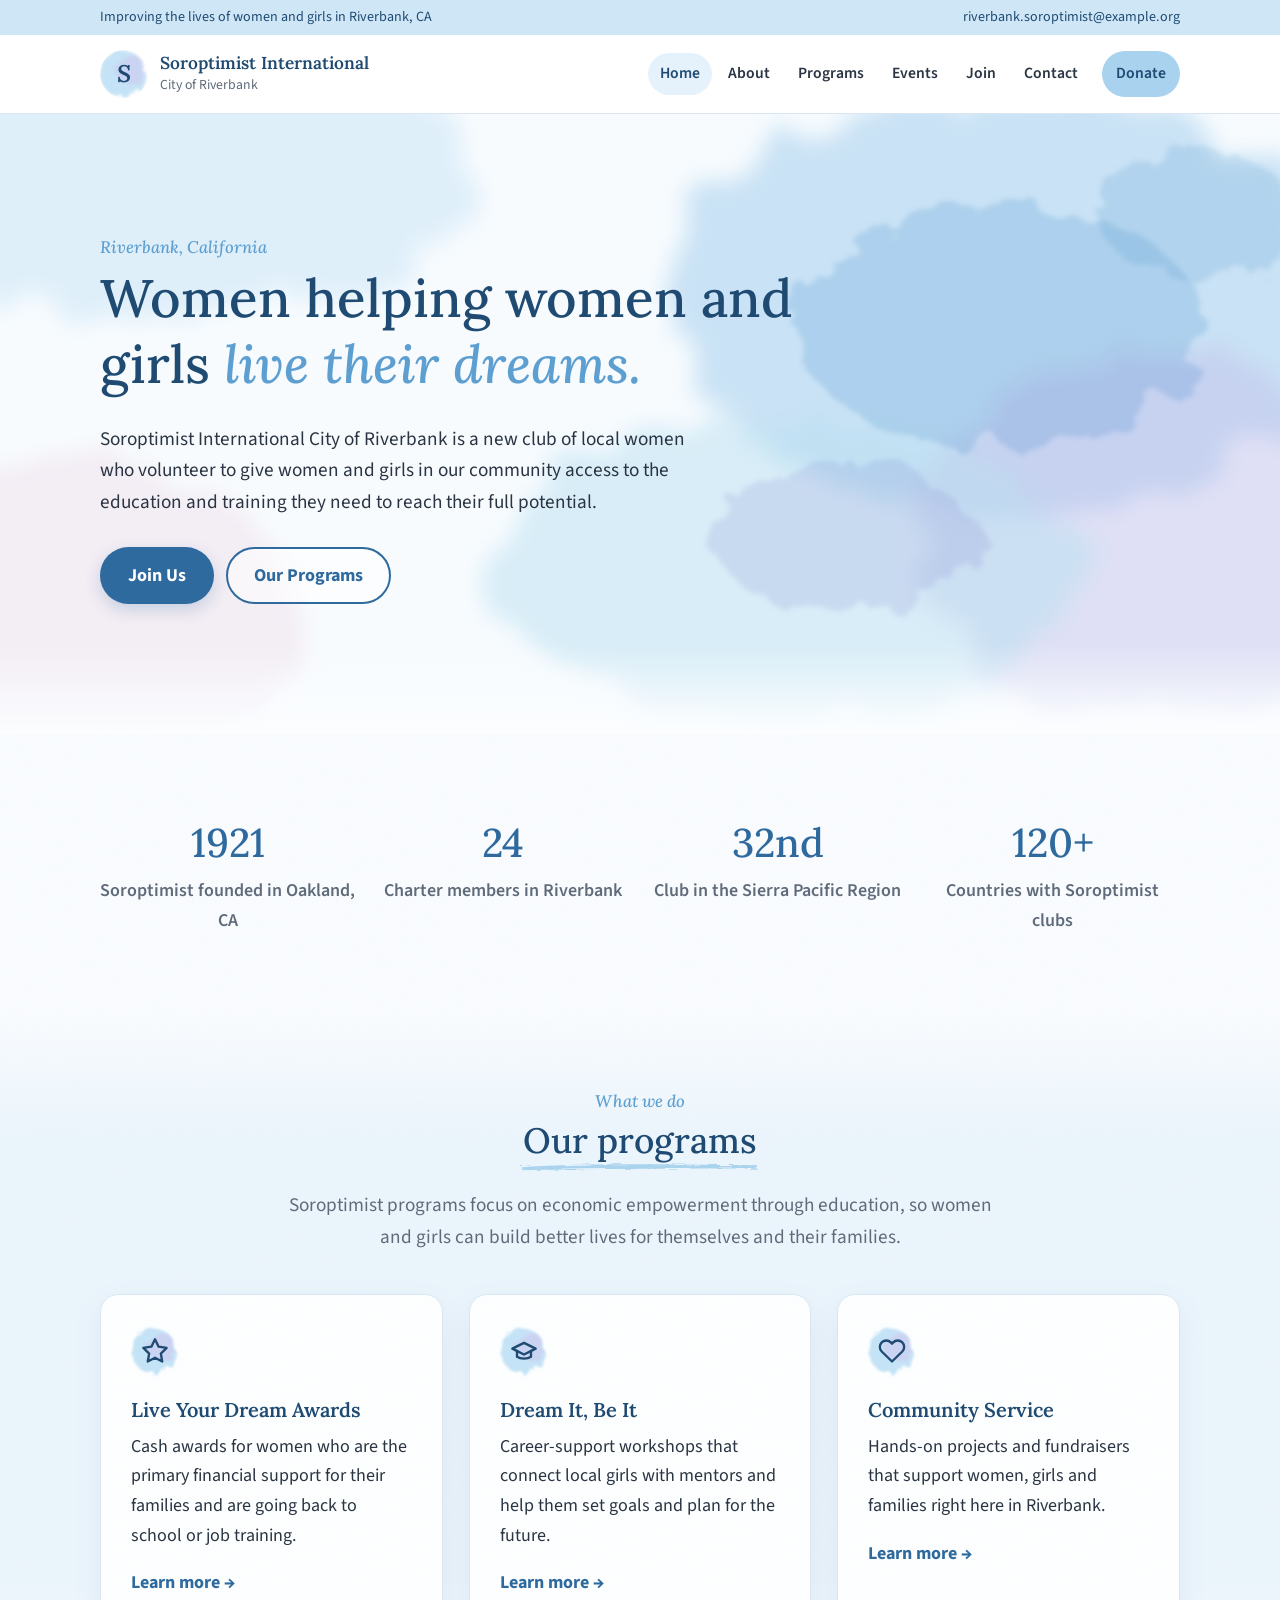
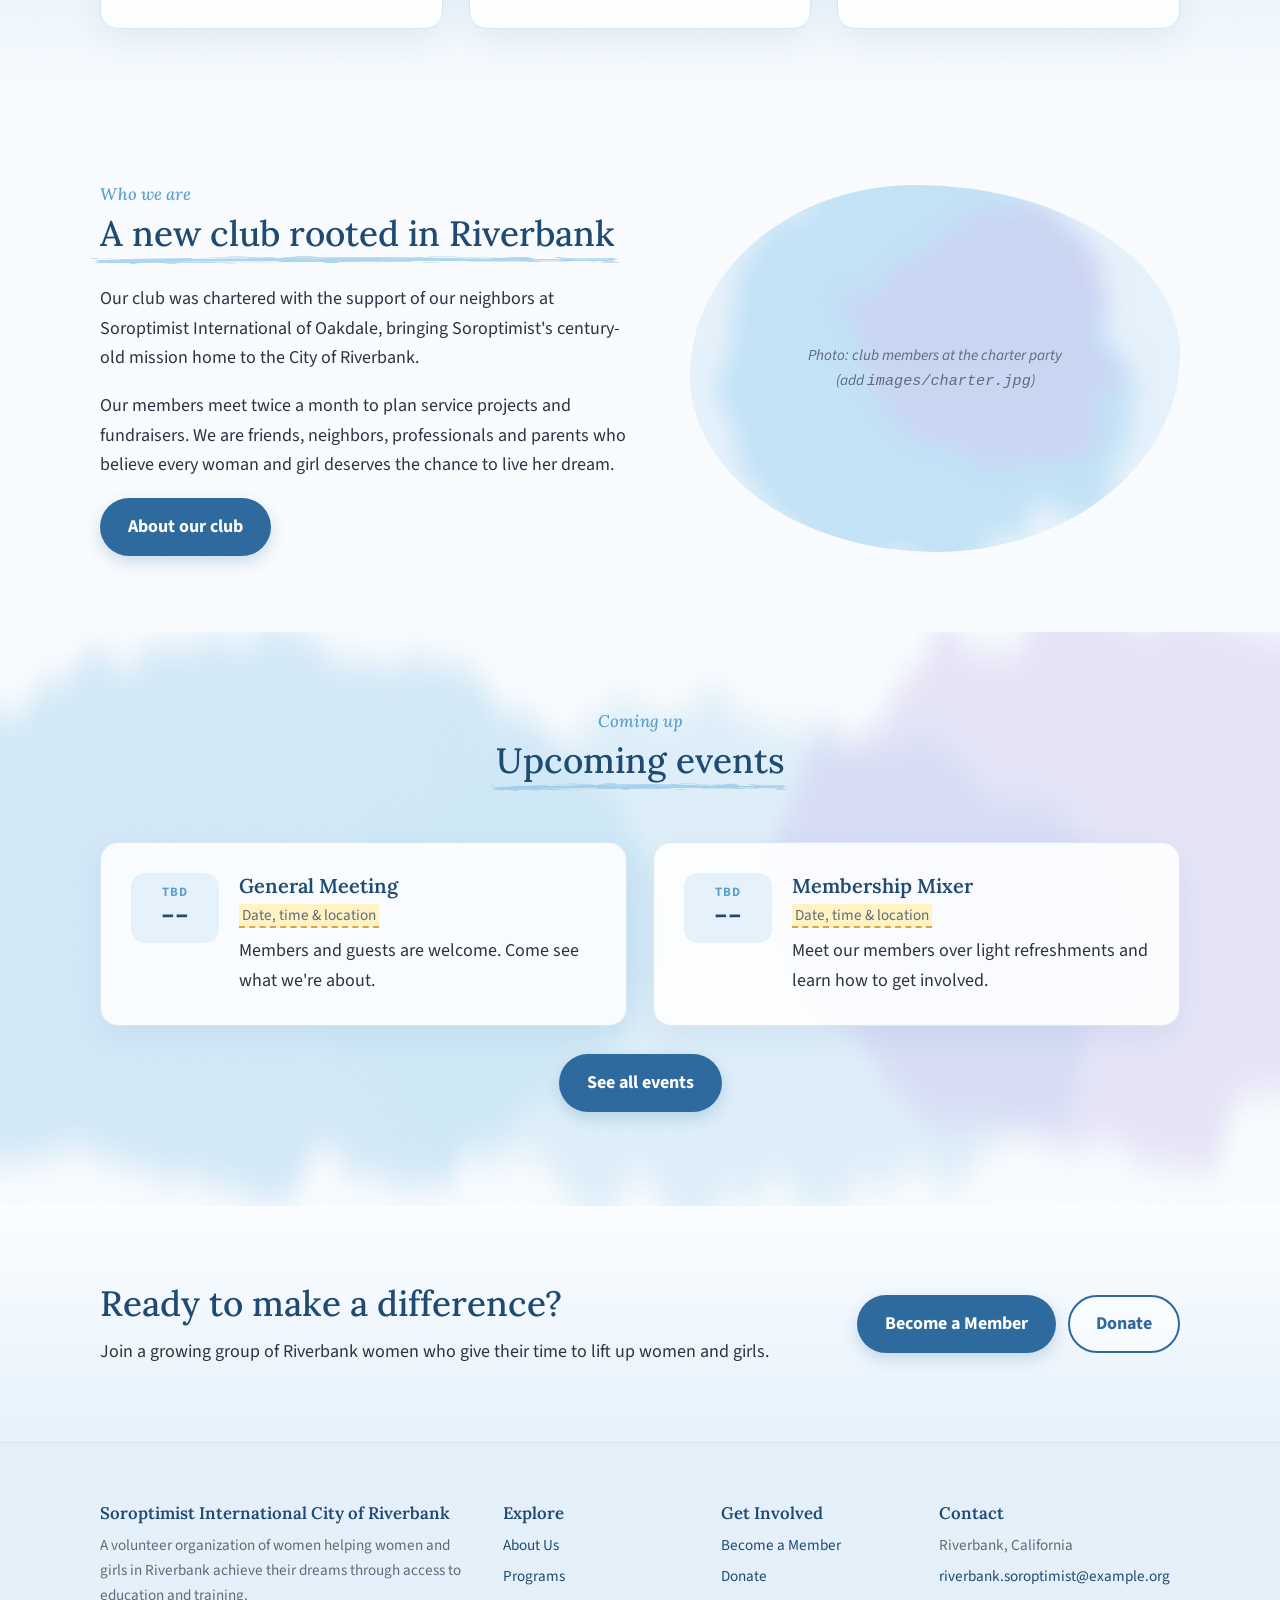
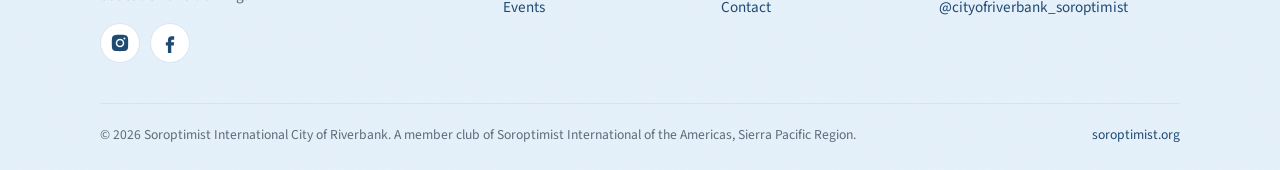
==== commit 362d1592: "Return to original layout with a light blue watercolor look Restore the first design's structure and" ====
--- a/index.html
+++ b/index.html
@@ -4,103 +4,183 @@
   <meta charset="utf-8">
   <meta name="viewport" content="width=device-width, initial-scale=1">
   <title>Soroptimist International City of Riverbank</title>
-  <meta name="description" content="Soroptimist International City of Riverbank: local volunteers helping women and girls in Riverbank, California.">
+  <meta name="description" content="Soroptimist International City of Riverbank: volunteers improving the lives of women and girls in Riverbank, California.">
   <link rel="icon" href="images/favicon.svg" type="image/svg+xml">
   <link rel="preconnect" href="https://fonts.googleapis.com">
   <link rel="preconnect" href="https://fonts.gstatic.com" crossorigin>
-  <link href="https://fonts.googleapis.com/css2?family=Libre+Baskerville:wght@700&display=swap" rel="stylesheet">
+  <link href="https://fonts.googleapis.com/css2?family=Lora:ital,wght@0,500;0,600;1,500&family=Source+Sans+3:wght@400;600;700&display=swap" rel="stylesheet">
   <link rel="stylesheet" href="css/styles.css">
   <script src="js/main.js" defer></script>
 </head>
 <body>
   <a class="skip" href="#main">Skip to content</a>
+  <div class="topbar">
+    <div class="container">
+      <span>Improving the lives of women and girls in Riverbank, CA</span>
+      <span><a href="mailto:riverbank.soroptimist@example.org">riverbank.soroptimist@example.org</a></span>
+    </div>
+  </div>
   <header class="site-header">
-    <div class="wrap">
+    <div class="container">
       <a class="brand" href="index.html">
-        <img src="images/favicon.svg" alt="">
-        <span>Soroptimist International<small>City of Riverbank, California</small></span>
+        <span class="brand-mark" aria-hidden="true">S</span>
+        <span class="brand-text"><strong>Soroptimist International</strong><span>City of Riverbank</span></span>
       </a>
       <button class="nav-toggle" aria-expanded="false" aria-controls="site-nav">Menu</button>
       <nav class="nav" id="site-nav" aria-label="Main">
         <ul>
           <li><a href="index.html">Home</a></li>
-          <li><a href="about.html">About Us</a></li>
+          <li><a href="about.html">About</a></li>
           <li><a href="programs.html">Programs</a></li>
           <li><a href="events.html">Events</a></li>
           <li><a href="join.html">Join</a></li>
-          <li><a href="donate.html">Donate</a></li>
           <li><a href="contact.html">Contact</a></li>
+          <li><a class="btn btn-gold" href="donate.html">Donate</a></li>
         </ul>
       </nav>
     </div>
   </header>
 
   <main id="main">
-    <div class="wrap">
-      <div class="cols">
+    <section class="hero">
+      <div class="container">
+        <p class="eyebrow">Riverbank, California</p>
+        <h1>Women helping women and girls <em>live their dreams.</em></h1>
+        <p class="lead">Soroptimist International City of Riverbank is a new club of local women who volunteer to give women and girls in our community access to the education and training they need to reach their full potential.</p>
+        <div class="btn-row">
+          <a class="btn btn-gold" href="join.html">Join Us</a>
+          <a class="btn btn-outline" href="programs.html">Our Programs</a>
+        </div>
+      </div>
+    </section>
+
+    <section class="section">
+      <div class="container">
+        <div class="stats">
+          <div class="stat"><strong>1921</strong><span>Soroptimist founded in Oakland, CA</span></div>
+          <div class="stat"><strong>24</strong><span>Charter members in Riverbank</span></div>
+          <div class="stat"><strong>32nd</strong><span>Club in the Sierra Pacific Region</span></div>
+          <div class="stat"><strong>120+</strong><span>Countries with Soroptimist clubs</span></div>
+        </div>
+      </div>
+    </section>
+
+    <section class="section alt">
+      <div class="container">
+        <div class="center">
+          <p class="eyebrow">What we do</p>
+          <h2>Our programs</h2>
+          <p class="lead">Soroptimist programs focus on economic empowerment through education, so women and girls can build better lives for themselves and their families.</p>
+        </div>
+        <div class="grid grid-3" style="margin-top:40px">
+          <div class="card">
+            <div class="icon"><svg viewBox="0 0 24 24" fill="none" stroke="currentColor" stroke-width="2" stroke-linecap="round" stroke-linejoin="round"><path d="M12 2l3.1 6.3 6.9 1-5 4.9 1.2 6.8L12 17.8 5.8 21l1.2-6.8-5-4.9 6.9-1z"/></svg></div>
+            <h3>Live Your Dream Awards</h3>
+            <p>Cash awards for women who are the primary financial support for their families and are going back to school or job training.</p>
+            <a class="card-link" href="programs.html#lyd">Learn more</a>
+          </div>
+          <div class="card">
+            <div class="icon"><svg viewBox="0 0 24 24" fill="none" stroke="currentColor" stroke-width="2" stroke-linecap="round" stroke-linejoin="round"><path d="M22 10L12 5 2 10l10 5 10-5z"/><path d="M6 12v5c3 2 9 2 12 0v-5"/></svg></div>
+            <h3>Dream It, Be It</h3>
+            <p>Career-support workshops that connect local girls with mentors and help them set goals and plan for the future.</p>
+            <a class="card-link" href="programs.html#dibi">Learn more</a>
+          </div>
+          <div class="card">
+            <div class="icon"><svg viewBox="0 0 24 24" fill="none" stroke="currentColor" stroke-width="2" stroke-linecap="round" stroke-linejoin="round"><path d="M20.8 4.6a5.5 5.5 0 0 0-7.8 0L12 5.7l-1-1.1a5.5 5.5 0 0 0-7.8 7.8L12 21l8.8-8.6a5.5 5.5 0 0 0 0-7.8z"/></svg></div>
+            <h3>Community Service</h3>
+            <p>Hands-on projects and fundraisers that support women, girls and families right here in Riverbank.</p>
+            <a class="card-link" href="programs.html#community">Learn more</a>
+          </div>
+        </div>
+      </div>
+    </section>
+
+    <section class="section">
+      <div class="container split">
         <div>
-          <div class="intro">
-            <h1>Helping women and girls in Riverbank reach their goals</h1>
-            <p class="big">We're a group of Riverbank women who volunteer together. Through Soroptimist's programs, we help local women go back to school and help girls figure out what they want to do with their lives.</p>
-            <p><a class="button" href="join.html">Join us</a> &nbsp; <a href="about.html">Read about our club</a></p>
+          <p class="eyebrow">Who we are</p>
+          <h2>A new club rooted in Riverbank</h2>
+          <p>Our club was chartered with the support of our neighbors at Soroptimist International of Oakdale, bringing Soroptimist's century-old mission home to the City of Riverbank.</p>
+          <p>Our members meet twice a month to plan service projects and fundraisers. We are friends, neighbors, professionals and parents who believe every woman and girl deserves the chance to live her dream.</p>
+          <a class="btn btn-blue" href="about.html">About our club</a>
+        </div>
+        <div class="photo"><span>Photo: club members at the charter party<br>(add <code>images/charter.jpg</code>)</span></div>
+      </div>
+    </section>
+
+    <section class="section gold">
+      <div class="container">
+        <div class="center">
+          <p class="eyebrow">Coming up</p>
+          <h2>Upcoming events</h2>
+        </div>
+        <div class="grid grid-2" style="margin-top:32px">
+          <div class="card event">
+            <div class="event-date"><span class="m">TBD</span><span class="d">--</span></div>
+            <div><h3>General Meeting</h3><p class="meta"><span class="todo">Date, time &amp; location</span></p><p>Members and guests are welcome. Come see what we're about.</p></div>
           </div>
+          <div class="card event">
+            <div class="event-date"><span class="m">TBD</span><span class="d">--</span></div>
+            <div><h3>Membership Mixer</h3><p class="meta"><span class="todo">Date, time &amp; location</span></p><p>Meet our members over light refreshments and learn how to get involved.</p></div>
+          </div>
+        </div>
+        <p class="center" style="margin-top:28px"><a class="btn btn-blue" href="events.html">See all events</a></p>
+      </div>
+    </section>
 
-          <figure>
-            <div class="photo-slot">Charter party photo</div>
-            <figcaption>Our members at the club's charter party, hosted by Soroptimist International of Oakdale.</figcaption>
-          </figure>
-
-          <section>
-            <h2>What we do</h2>
-            <div class="program">
-              <h3><a href="programs.html#lyd">Live Your Dream Awards</a></h3>
-              <p>Each year we give cash awards to local women who support their families and are working toward a degree or job training. They can spend it on whatever helps: tuition, books, childcare, gas.</p>
-            </div>
-            <div class="program">
-              <h3><a href="programs.html#dibi">Dream It, Be It</a></h3>
-              <p>A career workshop for high school girls. They meet working women from our area, talk about jobs they might not have thought of, and leave with a plan.</p>
-            </div>
-            <div class="program">
-              <h3><a href="programs.html#local">Local projects</a></h3>
-              <p>Smaller service projects and fundraisers here in town throughout the year.</p>
-            </div>
-          </section>
+    <section class="cta-band">
+      <div class="container">
+        <div>
+          <h2>Ready to make a difference?</h2>
+          <p>Join a growing group of Riverbank women who give their time to lift up women and girls.</p>
         </div>
-
-        <aside>
-        <div class="box">
-          <h2>Next meeting</h2>
-          <p><strong><span class="todo">Day, date</span></strong><br><span class="todo">Time</span><br><span class="todo">Location, Riverbank</span></p>
-          <p class="note">Guests are always welcome. <a href="contact.html">Let us know</a> you're coming.</p>
+        <div class="btn-row">
+          <a class="btn btn-gold" href="join.html">Become a Member</a>
+          <a class="btn btn-outline" href="donate.html">Donate</a>
         </div>
-          <div class="box">
-            <h2>About the club</h2>
-            <dl>
-              <dt>Members</dt><dd>24 charter members</dd>
-              <dt>Meets</dt><dd>Twice a month</dd>
-              <dt>Region</dt><dd>Sierra Pacific Region, our newest club</dd>
-              <dt>Sister club</dt><dd>Soroptimist International of Oakdale</dd>
-            </dl>
-          </div>
-          <div class="box">
-            <h2>Help out</h2>
-            <p>Not ready to join? You can still volunteer at an event, mentor at Dream It, Be It, or <a href="donate.html">make a donation</a>.</p>
-          </div>
-        </aside>
       </div>
-    </div>
+    </section>
   </main>
 
   <footer class="site-footer">
-    <div class="wrap">
-      <div>
-        <p><strong>Soroptimist International City of Riverbank</strong></p>
-        <p>Riverbank, CA 95367 &middot; <a href="mailto:riverbank.soroptimist@example.org">riverbank.soroptimist@example.org</a></p>
-        <p>Instagram: <a href="https://www.instagram.com/cityofriverbank_soroptimist/">@cityofriverbank_soroptimist</a></p>
+    <div class="container">
+      <div class="footer-grid">
+        <div>
+          <h3>Soroptimist International City of Riverbank</h3>
+          <p>A volunteer organization of women helping women and girls in Riverbank achieve their dreams through access to education and training.</p>
+          <div class="social">
+            <a href="https://www.instagram.com/cityofriverbank_soroptimist/" aria-label="Instagram" rel="noopener" target="_blank"><svg viewBox="0 0 24 24"><path d="M12 2.2c3.2 0 3.6 0 4.8.1 3.3.1 4.8 1.7 4.9 4.9.1 1.3.1 1.6.1 4.8s0 3.6-.1 4.8c-.1 3.2-1.7 4.8-4.9 4.9-1.3.1-1.6.1-4.8.1s-3.6 0-4.8-.1c-3.3-.1-4.8-1.7-4.9-4.9C2.2 15.6 2.2 15.2 2.2 12s0-3.6.1-4.8C2.4 3.9 3.9 2.4 7.2 2.3 8.4 2.2 8.8 2.2 12 2.2zm0 4.7a5.1 5.1 0 1 0 0 10.2 5.1 5.1 0 0 0 0-10.2zm0 8.4a3.3 3.3 0 1 1 0-6.6 3.3 3.3 0 0 1 0 6.6zm5.3-9.8a1.2 1.2 0 1 0 0 2.4 1.2 1.2 0 0 0 0-2.4z"/></svg></a>
+            <a href="#" aria-label="Facebook (link coming soon)"><svg viewBox="0 0 24 24"><path d="M14 8h3V4h-3c-2.8 0-4.5 1.8-4.5 4.6V11H7v4h2.5v9h4v-9h3l.5-4h-3.5V8.9c0-.6.4-.9 1-.9z"/></svg></a>
+          </div>
+        </div>
+        <div>
+          <h3>Explore</h3>
+          <ul>
+            <li><a href="about.html">About Us</a></li>
+            <li><a href="programs.html">Programs</a></li>
+            <li><a href="events.html">Events</a></li>
+          </ul>
+        </div>
+        <div>
+          <h3>Get Involved</h3>
+          <ul>
+            <li><a href="join.html">Become a Member</a></li>
+            <li><a href="donate.html">Donate</a></li>
+            <li><a href="contact.html">Contact</a></li>
+          </ul>
+        </div>
+        <div>
+          <h3>Contact</h3>
+          <ul>
+            <li>Riverbank, California</li>
+            <li><a href="mailto:riverbank.soroptimist@example.org">riverbank.soroptimist@example.org</a></li>
+            <li><a href="https://www.instagram.com/cityofriverbank_soroptimist/" rel="noopener" target="_blank">@cityofriverbank_soroptimist</a></li>
+          </ul>
+        </div>
       </div>
-      <div>
-        <p>A member club of <a href="https://www.soroptimist.org">Soroptimist International of the Americas</a>, Sierra Pacific Region.</p>
-        <p>&copy; <span data-year>2026</span> Soroptimist International City of Riverbank</p>
+      <div class="footer-bottom">
+        <span>&copy; <span data-year>2026</span> Soroptimist International City of Riverbank. A member club of Soroptimist International of the Americas, Sierra Pacific Region.</span>
+        <span><a href="https://www.soroptimist.org" rel="noopener" target="_blank">soroptimist.org</a></span>
       </div>
     </div>
   </footer>
--- a/css/styles.css
+++ b/css/styles.css
@@ -1,153 +1,225 @@
-/* Soroptimist International City of Riverbank */
+/* Soroptimist International City of Riverbank: light blue watercolor theme */
 :root {
-  --navy: #12355b;
-  --navy-dark: #0c2540;
-  --gold: #c8962c;
-  --paper: #faf7f0;
-  --ink: #23262b;
-  --muted: #5d6168;
-  --rule: #ddd5c4;
-  --white: #fff;
+  --sky-50: #f4f9fd;
+  --sky-100: #e6f2fb;
+  --sky-200: #cfe6f6;
+  --sky-300: #a9d2ef;
+  --sky-500: #5d9fd0;
+  --blue: #2f6a9e;       /* links, buttons */
+  --blue-dark: #1f4a72;  /* headings */
+  --lilac: #cfc8ef;
+  --blush: #f6dde6;
+  --gold: #d9a441;
+  --ink: #2a3442;
+  --muted: #5f6b7a;
+  --line: #d9e6f1;
+  --radius: 18px;
+  --max: 1120px;
+  --shadow: 0 10px 30px rgba(47, 106, 158, 0.08);
 }
 
 * { box-sizing: border-box; }
+html { scroll-behavior: smooth; }
 body {
   margin: 0;
-  background: var(--paper);
+  font-family: "Source Sans 3", "Segoe UI", system-ui, -apple-system, sans-serif;
+  font-size: 18px;
+  line-height: 1.65;
   color: var(--ink);
-  font-family: "Helvetica Neue", Helvetica, Arial, sans-serif;
-  font-size: 17px;
-  line-height: 1.65;
-}
-img { max-width: 100%; height: auto; display: block; }
-a { color: var(--navy); text-underline-offset: 2px; }
-a:hover { color: var(--gold); }
-
-h1, h2, h3 {
-  font-family: "Libre Baskerville", Georgia, "Times New Roman", serif;
-  font-weight: 700;
-  color: var(--navy-dark);
-  line-height: 1.3;
-  margin: 0 0 .6em;
-}
-h1 { font-size: 2.1rem; }
-h2 { font-size: 1.45rem; }
-h3 { font-size: 1.1rem; }
-p, ul, ol { margin: 0 0 1em; }
-ul, ol { padding-left: 1.25em; }
-li { margin-bottom: .35em; }
-
-.wrap { max-width: 1000px; margin: 0 auto; padding: 0 20px; }
+  background: #fbfdff url("../images/paper.svg");
+}
+img { max-width: 100%; display: block; }
+a { color: var(--blue); }
+a:hover { color: var(--blue-dark); }
+h1, h2, h3 { font-family: "Lora", Georgia, serif; font-weight: 600; line-height: 1.25; color: var(--blue-dark); margin: 0 0 .5em; }
+h1 { font-size: clamp(2.1rem, 5vw, 3.3rem); font-weight: 500; }
+h1 em, h2 em { color: var(--sky-500); font-style: italic; }
+h2 { font-size: clamp(1.6rem, 3.5vw, 2.2rem); font-weight: 500; }
+h3 { font-size: 1.25rem; }
+p { margin: 0 0 1em; }
+
+.container { max-width: var(--max); margin: 0 auto; padding: 0 20px; }
+.section { padding: 76px 0; position: relative; }
+.section.alt { background: linear-gradient(180deg, rgba(230,242,251,0) 0%, rgba(230,242,251,.75) 18%, rgba(230,242,251,.75) 82%, rgba(230,242,251,0) 100%); }
+.section.gold { background: url("../images/wash-band.svg") center/cover no-repeat; }
+
+/* Brush-stroke underline under section headings */
+.eyebrow {
+  font-family: "Lora", Georgia, serif; font-style: italic; font-weight: 500;
+  font-size: 1.05rem; color: var(--sky-500); margin-bottom: .2em;
+}
+.section h2 { position: relative; display: inline-block; padding-bottom: 10px; isolation: isolate; }
+.section h2::after {
+  content: ""; position: absolute; left: -4%; right: -4%; bottom: 0; height: 14px;
+  background: url("../images/brush.svg") center/100% 100% no-repeat; z-index: -1; opacity: .9;
+}
+.lead { font-size: 1.2rem; color: var(--muted); max-width: 720px; }
+.center { text-align: center; }
+.center .lead { margin-left: auto; margin-right: auto; }
 
 /* Placeholder text the club still needs to fill in */
-.todo { background: #fff1b8; padding: 0 3px; }
-
-.skip { position: absolute; left: -999px; }
-.skip:focus { left: 10px; top: 10px; background: var(--white); padding: 6px 10px; z-index: 10; }
-
-/* Header */
-.site-header { background: var(--white); border-top: 5px solid var(--navy); border-bottom: 1px solid var(--rule); }
-.site-header .wrap { display: flex; align-items: center; justify-content: space-between; gap: 20px; padding-top: 18px; padding-bottom: 18px; position: relative; }
-.brand { text-decoration: none; color: var(--navy-dark); display: flex; align-items: center; gap: 12px; }
-.brand img { width: 44px; height: 44px; }
-.brand span { display: block; font-family: "Libre Baskerville", Georgia, serif; font-size: 1.05rem; line-height: 1.25; }
-.brand small { display: block; font-family: "Helvetica Neue", Helvetica, Arial, sans-serif; font-size: .82rem; color: var(--muted); }
-
-.nav ul { list-style: none; margin: 0; padding: 0; display: flex; flex-wrap: wrap; gap: 2px 20px; }
-.nav li { margin: 0; }
-.nav a { text-decoration: none; color: var(--ink); font-size: .95rem; padding: 4px 0; border-bottom: 2px solid transparent; }
-.nav a:hover { color: var(--navy); border-bottom-color: var(--gold); }
-.nav a[aria-current="page"] { color: var(--navy); border-bottom-color: var(--navy); }
-.nav-toggle { display: none; background: none; border: 1px solid var(--rule); padding: 6px 12px; font: inherit; font-size: .9rem; cursor: pointer; color: var(--ink); }
-
-@media (max-width: 780px) {
+.todo { background: #fff3c4; border-bottom: 2px dashed var(--gold); padding: 0 .2em; }
+
+.skip { position: absolute; left: -999px; top: 0; background: var(--blue); color: #fff; padding: 8px 14px; z-index: 100; }
+.skip:focus { left: 8px; top: 8px; }
+
+/* Top bar */
+.topbar { background: var(--sky-200); color: var(--blue-dark); font-size: .88rem; }
+.topbar .container { display: flex; justify-content: space-between; gap: 12px; padding-top: 6px; padding-bottom: 6px; flex-wrap: wrap; }
+.topbar a { color: var(--blue-dark); text-decoration: none; }
+
+/* Header / nav */
+.site-header { position: sticky; top: 0; z-index: 50; background: rgba(255,255,255,.92); backdrop-filter: blur(6px); border-bottom: 1px solid var(--line); }
+.site-header .container { display: flex; align-items: center; justify-content: space-between; min-height: 78px; gap: 16px; position: relative; }
+.brand { display: flex; align-items: center; gap: 12px; text-decoration: none; color: var(--blue-dark); }
+.brand-mark {
+  width: 48px; height: 48px; border-radius: 50%;
+  background: url("../images/wash-blob.svg") center/140% no-repeat;
+  color: var(--blue-dark);
+  display: grid; place-items: center;
+  font-family: "Lora", Georgia, serif; font-style: italic; font-weight: 600; font-size: 1.5rem;
+  flex-shrink: 0;
+}
+.brand-text { line-height: 1.15; }
+.brand-text strong { display: block; font-family: "Lora", Georgia, serif; font-weight: 600; font-size: 1.08rem; }
+.brand-text span { font-size: .86rem; color: var(--muted); }
+
+.nav ul { list-style: none; margin: 0; padding: 0; display: flex; gap: 4px; align-items: center; }
+.nav a { display: block; padding: 8px 12px; border-radius: 999px; text-decoration: none; color: var(--ink); font-weight: 600; font-size: .98rem; }
+.nav a:hover, .nav a[aria-current="page"] { color: var(--blue-dark); background: var(--sky-100); }
+.nav .btn { margin-left: 8px; }
+.nav-toggle { display: none; background: #fff; border: 1px solid var(--line); border-radius: 999px; padding: 8px 16px; font: inherit; font-weight: 600; cursor: pointer; color: var(--ink); }
+
+@media (max-width: 920px) {
   .nav-toggle { display: block; }
-  .nav { display: none; position: absolute; top: 100%; left: 0; right: 0; background: var(--white); border-bottom: 1px solid var(--rule); z-index: 5; }
+  .nav { position: absolute; top: 100%; left: 0; right: 0; background: #fff; border-bottom: 1px solid var(--line); display: none; }
   .nav.open { display: block; }
-  .nav ul { flex-direction: column; padding: 8px 20px 16px; }
-  .nav a { display: block; padding: 8px 0; border: 0; }
-}
-
-/* Page layout */
-main { padding: 44px 0 60px; }
-.page-title { border-bottom: 1px solid var(--rule); padding-bottom: 14px; margin-bottom: 30px; }
-.page-title h1 { margin: 0; }
-.page-title p { margin: 6px 0 0; color: var(--muted); }
-
-.cols { display: grid; grid-template-columns: 1fr 300px; gap: 48px; align-items: start; }
-.cols-even { display: grid; grid-template-columns: 1fr 1fr; gap: 40px; }
-@media (max-width: 800px) { .cols, .cols-even { grid-template-columns: 1fr; gap: 32px; } }
-
-section + section { margin-top: 40px; }
-hr { border: 0; border-top: 1px solid var(--rule); margin: 40px 0; }
-
-/* Home intro */
-.intro h1 { font-size: 2.3rem; max-width: 18em; }
-.intro p.big { font-size: 1.15rem; max-width: 36em; }
-@media (max-width: 500px) { .intro h1, h1 { font-size: 1.7rem; } }
-
-/* Sidebar box */
-.box { background: var(--white); border: 1px solid var(--rule); padding: 20px 22px; }
-.box h2, .box h3 { font-size: 1.05rem; border-bottom: 2px solid var(--gold); padding-bottom: 6px; display: inline-block; }
-.box + .box { margin-top: 20px; }
-.box p:last-child, .box ul:last-child, .box dl:last-child { margin-bottom: 0; }
-.box dl { margin: 0; }
-.box dt { font-weight: 700; font-size: .9rem; }
-.box dd { margin: 0 0 10px; color: var(--muted); font-size: .95rem; }
-
-/* Photo */
-figure { margin: 0 0 1em; }
-figcaption { font-size: .85rem; color: var(--muted); margin-top: 6px; }
-.photo-slot { background: #ece6d9; aspect-ratio: 3 / 2; display: flex; align-items: center; justify-content: center; color: #8a826f; font-size: .9rem; text-align: center; padding: 16px; }
+  .nav ul { flex-direction: column; align-items: stretch; padding: 8px 20px 20px; }
+  .nav .btn { margin: 8px 0 0; text-align: center; }
+}
 
 /* Buttons */
-.button {
-  display: inline-block; background: var(--navy); color: var(--white) !important;
-  text-decoration: none; padding: 10px 18px; border-radius: 3px; font-weight: 700; font-size: .95rem;
-  border: 0; cursor: pointer; font-family: inherit;
-}
-.button:hover { background: var(--navy-dark); }
-.button.gold { background: var(--gold); color: var(--navy-dark) !important; }
-.button.gold:hover { background: #b5841f; }
-
-/* Programs list on home */
-.program { padding: 18px 0; border-top: 1px solid var(--rule); }
-.program:last-child { border-bottom: 1px solid var(--rule); }
-.program h3 { margin-bottom: .3em; }
-.program p { margin: 0; }
-
-/* Events table */
-table { width: 100%; border-collapse: collapse; background: var(--white); border: 1px solid var(--rule); }
-th, td { text-align: left; padding: 12px 14px; border-bottom: 1px solid var(--rule); vertical-align: top; }
-th { background: #f1ece1; font-size: .85rem; text-transform: uppercase; letter-spacing: .04em; color: var(--muted); }
-td.date { white-space: nowrap; font-weight: 700; color: var(--navy); width: 9em; }
-@media (max-width: 600px) {
-  table, thead, tbody, tr, th, td { display: block; }
-  thead { display: none; }
-  tr { border-bottom: 1px solid var(--rule); padding: 10px 0; }
-  td { border: 0; padding: 2px 14px; }
-}
-
-/* Officers */
-.officers { list-style: none; padding: 0; display: grid; grid-template-columns: repeat(auto-fill, minmax(200px, 1fr)); gap: 0 24px; }
-.officers li { border-top: 1px solid var(--rule); padding: 10px 0; margin: 0; }
-.officers strong { display: block; font-size: .85rem; color: var(--muted); font-weight: 400; }
+.btn {
+  display: inline-block; padding: 12px 26px; border-radius: 999px;
+  text-decoration: none; border: 2px solid transparent;
+  transition: background .2s ease, box-shadow .2s ease;
+  cursor: pointer; font: inherit; font-weight: 700;
+}
+.btn-gold, .btn-blue { background: var(--blue); color: #fff !important; box-shadow: 0 6px 16px rgba(47,106,158,.22); }
+.btn-gold:hover, .btn-blue:hover { background: var(--blue-dark); }
+.nav .btn-gold { background: var(--sky-300); color: var(--blue-dark) !important; box-shadow: none; }
+.nav .btn-gold:hover { background: var(--sky-500); color: #fff !important; }
+.btn-outline { border-color: var(--blue); color: var(--blue) !important; background: rgba(255,255,255,.6); }
+.btn-outline:hover { background: #fff; }
+.btn-row { display: flex; flex-wrap: wrap; gap: 12px; }
+
+/* Hero */
+.hero {
+  position: relative;
+  background: url("../images/wash-hero.svg") center/cover no-repeat, var(--sky-50);
+  padding: 120px 0 130px; overflow: hidden;
+}
+.hero::after { /* soft fade into the page */
+  content: ""; position: absolute; left: 0; right: 0; bottom: 0; height: 90px;
+  background: linear-gradient(180deg, rgba(251,253,255,0), #fbfdff);
+}
+.hero .container { position: relative; z-index: 1; }
+.hero h1 { max-width: 720px; }
+.hero .lead { color: var(--ink); max-width: 600px; }
+.hero .btn-row { margin-top: 28px; }
+
+.page-hero {
+  position: relative;
+  background: url("../images/wash-hero.svg") center 30%/cover no-repeat, var(--sky-50);
+  padding: 80px 0 70px;
+}
+.page-hero::after { content: ""; position: absolute; left: 0; right: 0; bottom: 0; height: 60px; background: linear-gradient(180deg, rgba(251,253,255,0), #fbfdff); }
+.page-hero .container { position: relative; z-index: 1; }
+.page-hero h1 { margin: 0; }
+.page-hero p { color: var(--ink); margin: .5em 0 0; max-width: 640px; font-size: 1.15rem; }
+
+/* Grid + cards */
+.grid { display: grid; gap: 26px; }
+.grid-2 { grid-template-columns: repeat(auto-fit, minmax(300px, 1fr)); }
+.grid-3 { grid-template-columns: repeat(auto-fit, minmax(260px, 1fr)); }
+.grid-4 { grid-template-columns: repeat(auto-fit, minmax(220px, 1fr)); }
+@media (max-width: 360px) { .grid-2, .grid-3 { grid-template-columns: 1fr; } }
+.card { background: rgba(255,255,255,.88); border: 1px solid var(--line); border-radius: var(--radius); padding: 30px; box-shadow: var(--shadow); }
+.card .icon {
+  width: 64px; height: 64px; margin: -6px 0 14px -8px;
+  background: url("../images/wash-blob.svg") center/contain no-repeat;
+  color: var(--blue-dark); display: grid; place-items: center;
+}
+.card .icon svg { width: 28px; height: 28px; }
+.card p:last-child { margin-bottom: 0; }
+.card-link { font-weight: 700; text-decoration: none; }
+.card-link::after { content: " →"; }
+
+/* Split section */
+.split { display: grid; grid-template-columns: 1.1fr 1fr; gap: 52px; align-items: center; }
+@media (max-width: 820px) { .split { grid-template-columns: 1fr; } }
+.photo {
+  aspect-ratio: 4 / 3; border-radius: 46% 54% 50% 50% / 52% 46% 54% 48%;
+  background: url("../images/wash-blob.svg") center/120% no-repeat, var(--sky-100);
+  display: flex; align-items: center; justify-content: center;
+  color: var(--muted); text-align: center; padding: 30px; font-size: .95rem; font-style: italic;
+}
+.photo img { width: 100%; height: 100%; object-fit: cover; border-radius: inherit; }
+
+/* Stats */
+.stats { display: grid; grid-template-columns: repeat(auto-fit, minmax(180px, 1fr)); gap: 20px; text-align: center; }
+.stat strong { display: block; font-family: "Lora", Georgia, serif; font-weight: 500; font-size: 2.5rem; color: var(--blue); }
+.stat span { color: var(--muted); font-weight: 600; }
+
+/* Events */
+.event { display: grid; grid-template-columns: 88px 1fr; gap: 20px; align-items: start; }
+.event-date { background: var(--sky-100); color: var(--blue-dark); border-radius: 14px; text-align: center; padding: 12px 6px; line-height: 1.1; }
+.event-date .m { display: block; text-transform: uppercase; font-size: .8rem; letter-spacing: .1em; color: var(--sky-500); font-weight: 700; }
+.event-date .d { display: block; font-size: 1.8rem; font-weight: 600; font-family: "Lora", Georgia, serif; }
+.event h3 { margin-bottom: .25em; }
+.event .meta { color: var(--muted); font-size: .95rem; margin-bottom: .5em; }
+@media (max-width: 480px) { .event { grid-template-columns: 1fr; } .event-date { width: 88px; } }
+
+/* CTA band */
+.cta-band { background: linear-gradient(180deg, #fbfdff 0%, var(--sky-100) 100%); padding: 76px 0; }
+.cta-band h2 { margin-bottom: .3em; }
+.cta-band p { color: var(--ink); margin: 0; }
+.cta-band .container { display: flex; justify-content: space-between; align-items: center; gap: 32px; flex-wrap: wrap; }
+
+/* Lists */
+.check { list-style: none; padding: 0; margin: 0 0 1em; }
+.check li { padding-left: 32px; position: relative; margin-bottom: .6em; }
+.check li::before { content: ""; position: absolute; left: 0; top: .35em; width: 20px; height: 20px; border-radius: 50%; background: var(--sky-200) url("data:image/svg+xml,%3Csvg xmlns='http://www.w3.org/2000/svg' viewBox='0 0 24 24' fill='none' stroke='%231f4a72' stroke-width='3'%3E%3Cpath d='M5 12l5 5L20 7'/%3E%3C/svg%3E") center/13px no-repeat; }
 
 /* FAQ */
-.faq dt { font-weight: 700; margin-top: 18px; }
-.faq dd { margin: 4px 0 0; }
+details { background: rgba(255,255,255,.9); border: 1px solid var(--line); border-radius: 14px; padding: 16px 20px; margin-bottom: 12px; }
+summary { font-weight: 700; cursor: pointer; color: var(--blue-dark); }
+details[open] summary { margin-bottom: 8px; }
 
 /* Forms */
-.field { margin-bottom: 14px; }
-label { display: block; font-weight: 700; font-size: .92rem; margin-bottom: 4px; }
-input, select, textarea { width: 100%; padding: 9px 10px; border: 1px solid #c9c0ad; border-radius: 2px; font: inherit; background: var(--white); color: var(--ink); }
-input:focus, select:focus, textarea:focus { outline: 2px solid var(--gold); outline-offset: 0; }
-textarea { min-height: 130px; resize: vertical; }
-.note { font-size: .88rem; color: var(--muted); }
+form .field { margin-bottom: 16px; }
+label { display: block; font-weight: 600; margin-bottom: 6px; }
+input, select, textarea { width: 100%; padding: 12px 14px; border: 1px solid var(--line); border-radius: 10px; font: inherit; background: #fff; color: var(--ink); }
+input:focus, select:focus, textarea:focus { outline: 3px solid rgba(93,159,208,.35); border-color: var(--sky-500); }
+textarea { min-height: 140px; resize: vertical; }
+.form-note { font-size: .9rem; color: var(--muted); }
+
+/* Donate amounts */
+.amounts { display: flex; gap: 10px; flex-wrap: wrap; margin-bottom: 16px; }
+.amounts button { flex: 1 1 80px; padding: 14px; border: 2px solid var(--line); background: #fff; border-radius: 12px; font: inherit; font-weight: 700; cursor: pointer; color: var(--blue-dark); }
+.amounts button.active, .amounts button:hover { border-color: var(--sky-500); background: var(--sky-100); }
 
 /* Footer */
-.site-footer { background: var(--navy-dark); color: #c3cdd8; font-size: .9rem; padding: 32px 0; }
-.site-footer a { color: var(--white); }
-.site-footer .wrap { display: flex; flex-wrap: wrap; justify-content: space-between; gap: 20px; }
-.site-footer p { margin: 0 0 4px; }
-.site-footer strong { color: var(--white); }
+.site-footer { background: var(--sky-100) url("../images/paper.svg"); color: var(--muted); padding: 60px 0 24px; font-size: .95rem; border-top: 1px solid var(--line); }
+.site-footer h3 { color: var(--blue-dark); font-size: 1.05rem; }
+.site-footer a { color: var(--blue-dark); text-decoration: none; }
+.site-footer a:hover { text-decoration: underline; }
+.site-footer ul { list-style: none; padding: 0; margin: 0; }
+.site-footer li { margin-bottom: 6px; }
+.footer-grid { display: grid; grid-template-columns: 2fr 1fr 1fr 1.3fr; gap: 32px; }
+@media (max-width: 820px) { .footer-grid { grid-template-columns: 1fr 1fr; } }
+@media (max-width: 520px) { .footer-grid { grid-template-columns: 1fr; } }
+.footer-bottom { border-top: 1px solid var(--sky-200); margin-top: 40px; padding-top: 20px; display: flex; justify-content: space-between; flex-wrap: wrap; gap: 12px; font-size: .85rem; }
+.social { display: flex; gap: 10px; margin-top: 12px; }
+.social a { width: 40px; height: 40px; border-radius: 50%; background: #fff; border: 1px solid var(--line); display: grid; place-items: center; }
+.social svg { width: 20px; height: 20px; fill: var(--blue-dark); }
